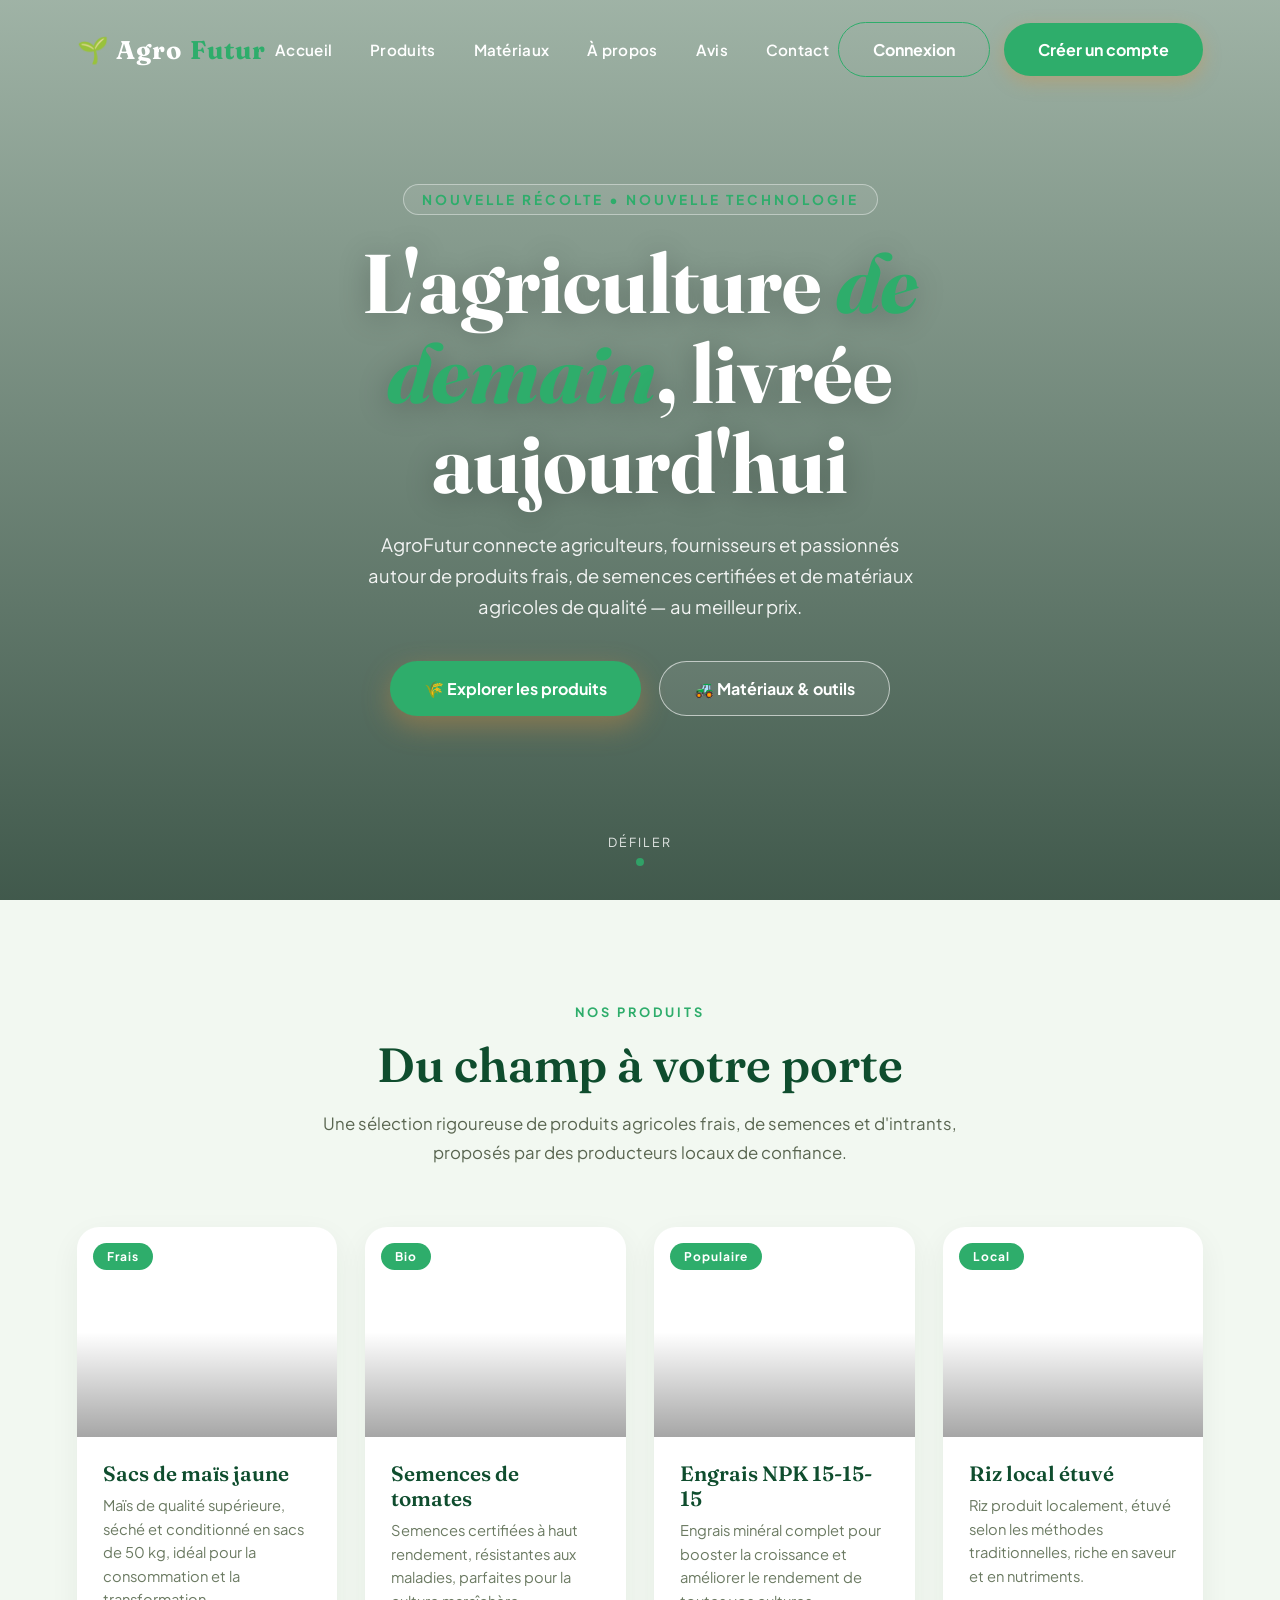
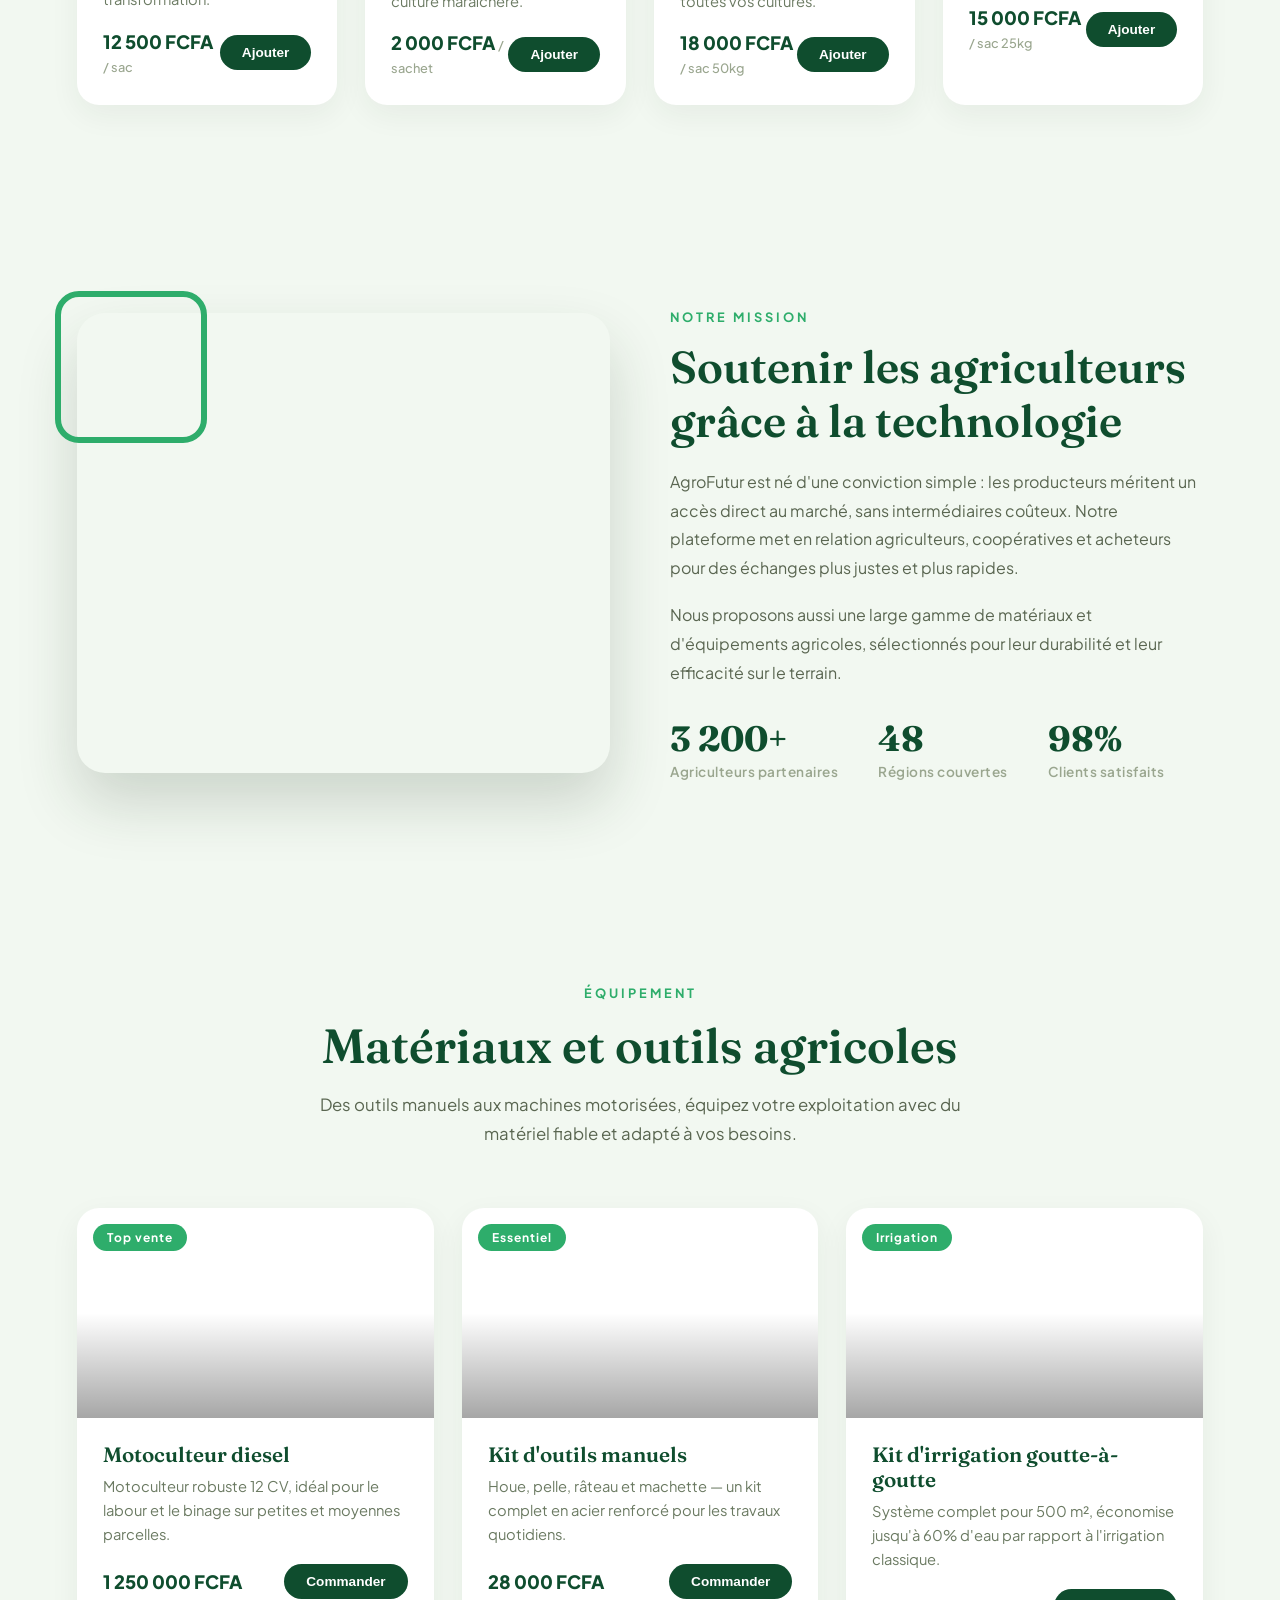
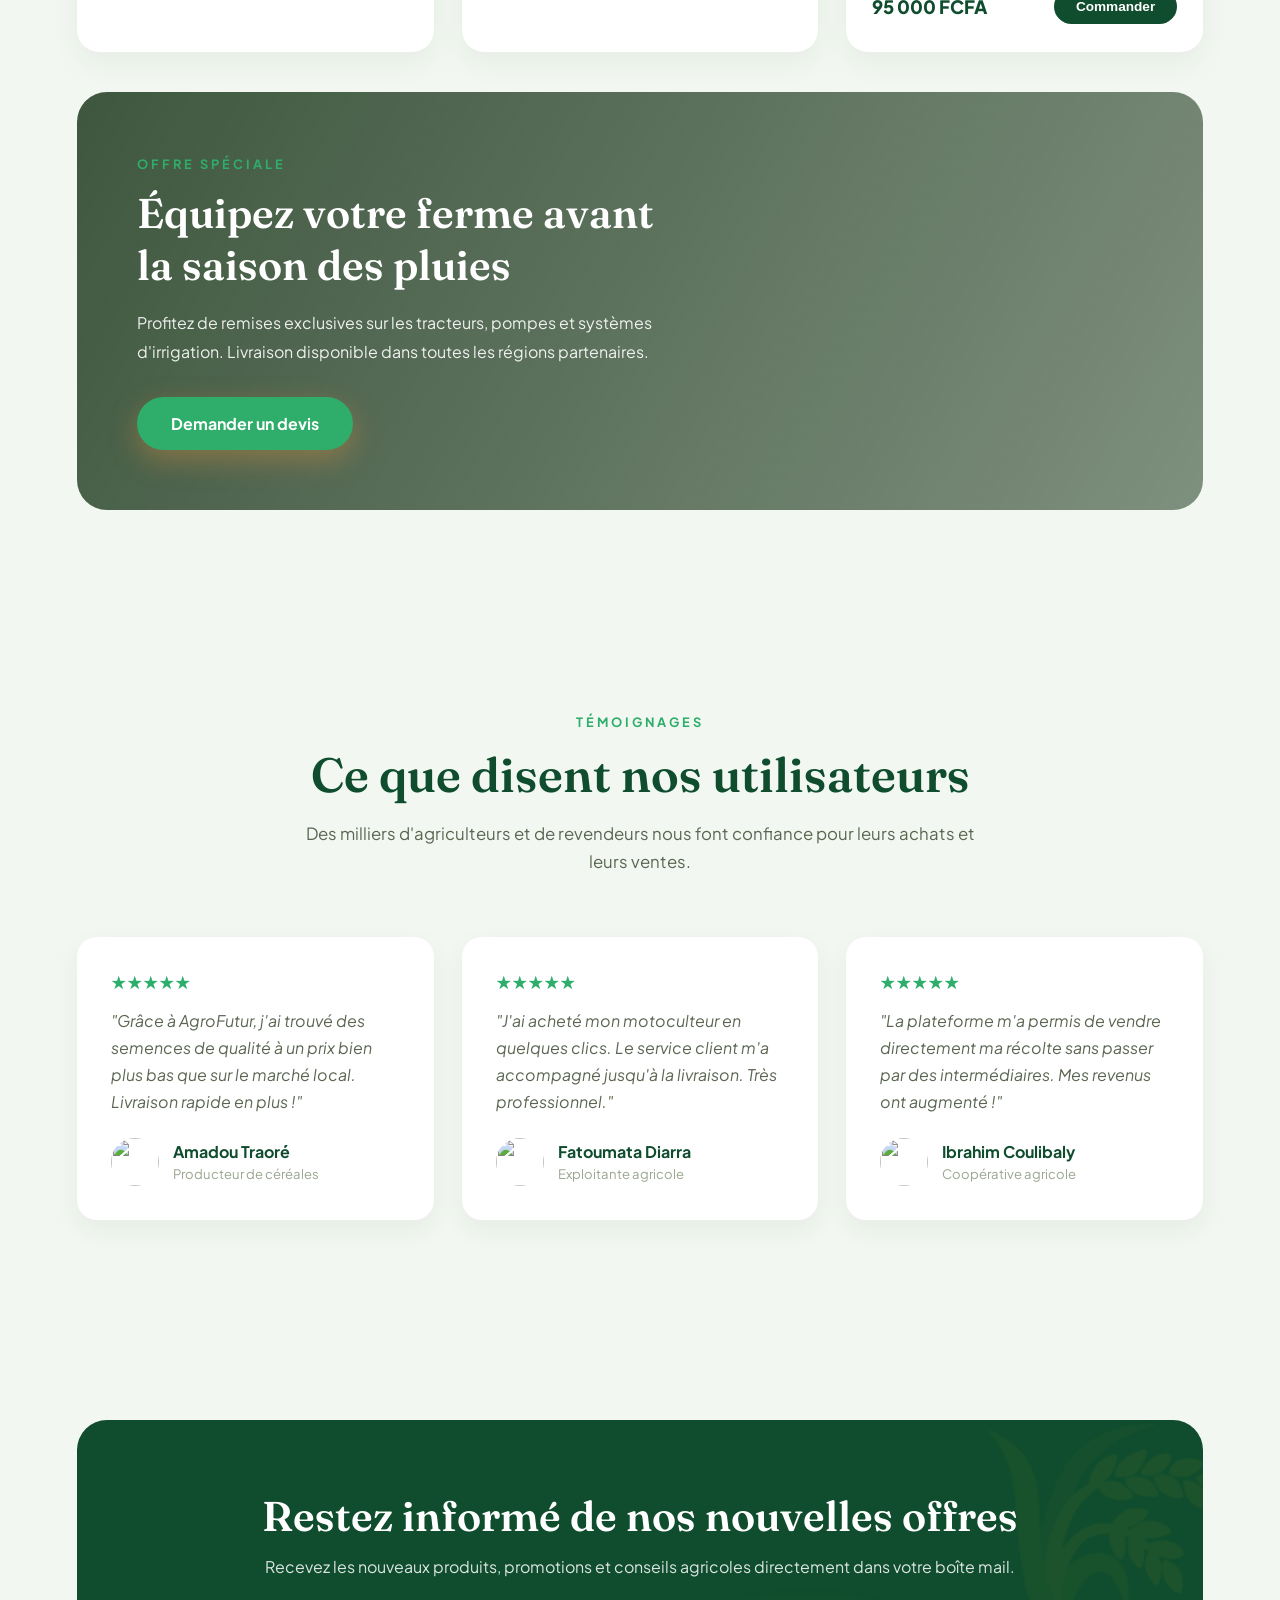
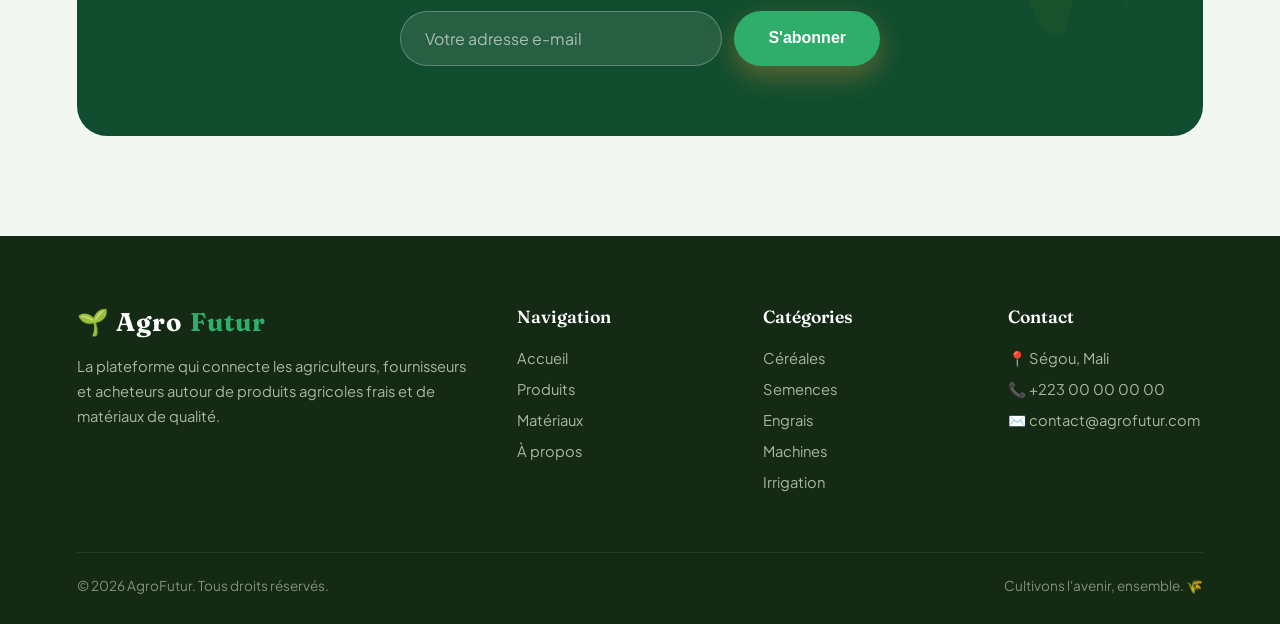
==== index.html @ 6edcf8e7 "Add files via upload" ====
<!DOCTYPE html>
<html lang="fr">
<head>
<meta charset="UTF-8">
<meta name="viewport" content="width=device-width, initial-scale=1.0">
<title>AgroFutur — Produits & Matériaux Agricoles</title>
<link rel="preconnect" href="https://fonts.googleapis.com">
<link href="https://fonts.googleapis.com/css2?family=Fraunces:opsz,wght@9..144,300..900&family=Plus+Jakarta+Sans:wght@400;500;600;700;800&display=swap" rel="stylesheet">
<link rel="stylesheet" href="style.css">
</head>
<body>

<header id="header">
  <div class="logo">🌱 Agro<span>Futur</span></div>
  <nav>
    <ul>
      <li><a href="#accueil">Accueil</a></li>
      <li><a href="#produits">Produits</a></li>
      <li><a href="#materiaux">Matériaux</a></li>
      <li><a href="#apropos">À propos</a></li>
      <li><a href="#avis">Avis</a></li>
      <li><a href="#contact">Contact</a></li>
    </ul>
  </nav>
  <div style="display:flex; gap:14px; align-items:center;">
    <a href="login.html" class="btn nav-cta" style="background:transparent; border:1.5px solid var(--ochre); color:#fff; box-shadow:none;">Connexion</a>
    <a href="signup.html" class="btn nav-cta">Créer un compte</a>
  </div>
</header>

<!-- HERO -->
<section class="hero" id="accueil">
  <div class="hero-bg"></div>
  <div class="hero-content">
    <span class="eyebrow">Nouvelle récolte • Nouvelle technologie</span>
    <h1>L'agriculture <em>de demain</em>, livrée aujourd'hui</h1>
    <p>AgroFutur connecte agriculteurs, fournisseurs et passionnés autour de produits frais, de semences certifiées et de matériaux agricoles de qualité — au meilleur prix.</p>
    <div class="hero-buttons">
      <a href="#produits" class="btn btn-primary">🌾 Explorer les produits</a>
      <a href="#materiaux" class="btn btn-outline">🚜 Matériaux & outils</a>
    </div>
  </div>
  <div class="scroll-cue">
    <span>DÉFILER</span>
    <div class="dot"></div>
  </div>
</section>

<!-- PRODUITS -->
<section id="produits">
  <div class="section-head reveal">
    <span class="tag">Nos produits</span>
    <h2>Du champ à votre porte</h2>
    <p>Une sélection rigoureuse de produits agricoles frais, de semences et d'intrants, proposés par des producteurs locaux de confiance.</p>
  </div>

  <div class="grid">
    <div class="card reveal">
      <div class="card-img" style="background-image:url('https://images.unsplash.com/photo-1574323347407-f5e1ad6d020b?q=80&w=800&auto=format&fit=crop')">
        <span class="card-badge">Frais</span>
      </div>
      <div class="card-body">
        <h3>Sacs de maïs jaune</h3>
        <p>Maïs de qualité supérieure, séché et conditionné en sacs de 50 kg, idéal pour la consommation et la transformation.</p>
        <div class="card-foot">
          <div class="price">12 500 FCFA <span>/ sac</span></div>
          <button class="btn-small">Ajouter</button>
        </div>
      </div>
    </div>

    <div class="card reveal">
      <div class="card-img" style="background-image:url('https://images.unsplash.com/photo-1631889993959-41b4e9c6e3c5?q=80&w=800&auto=format&fit=crop')">
        <span class="card-badge">Bio</span>
      </div>
      <div class="card-body">
        <h3>Semences de tomates</h3>
        <p>Semences certifiées à haut rendement, résistantes aux maladies, parfaites pour la culture maraîchère.</p>
        <div class="card-foot">
          <div class="price">2 000 FCFA <span>/ sachet</span></div>
          <button class="btn-small">Ajouter</button>
        </div>
      </div>
    </div>

    <div class="card reveal">
      <div class="card-img" style="background-image:url('https://images.unsplash.com/photo-1625246333195-78d9c38ad449?q=80&w=800&auto=format&fit=crop')">
        <span class="card-badge">Populaire</span>
      </div>
      <div class="card-body">
        <h3>Engrais NPK 15-15-15</h3>
        <p>Engrais minéral complet pour booster la croissance et améliorer le rendement de toutes vos cultures.</p>
        <div class="card-foot">
          <div class="price">18 000 FCFA <span>/ sac 50kg</span></div>
          <button class="btn-small">Ajouter</button>
        </div>
      </div>
    </div>

    <div class="card reveal">
      <div class="card-img" style="background-image:url('https://images.unsplash.com/photo-1597362925123-77861d3fbac7?q=80&w=800&auto=format&fit=crop')">
        <span class="card-badge">Local</span>
      </div>
      <div class="card-body">
        <h3>Riz local étuvé</h3>
        <p>Riz produit localement, étuvé selon les méthodes traditionnelles, riche en saveur et en nutriments.</p>
        <div class="card-foot">
          <div class="price">15 000 FCFA <span>/ sac 25kg</span></div>
          <button class="btn-small">Ajouter</button>
        </div>
      </div>
    </div>
  </div>
</section>

<!-- A PROPOS / SPLIT -->
<section id="apropos">
  <div class="split">
    <div class="split-img reveal" style="background-image:url('https://images.unsplash.com/photo-1492496913980-501348b61469?q=80&w=1200&auto=format&fit=crop')"></div>
    <div class="split-text reveal">
      <span class="tag">Notre mission</span>
      <h2>Soutenir les agriculteurs grâce à la technologie</h2>
      <p>AgroFutur est né d'une conviction simple : les producteurs méritent un accès direct au marché, sans intermédiaires coûteux. Notre plateforme met en relation agriculteurs, coopératives et acheteurs pour des échanges plus justes et plus rapides.</p>
      <p>Nous proposons aussi une large gamme de matériaux et d'équipements agricoles, sélectionnés pour leur durabilité et leur efficacité sur le terrain.</p>
      <div class="stat-row">
        <div>
          <h3>3 200+</h3>
          <span>Agriculteurs partenaires</span>
        </div>
        <div>
          <h3>48</h3>
          <span>Régions couvertes</span>
        </div>
        <div>
          <h3>98%</h3>
          <span>Clients satisfaits</span>
        </div>
      </div>
    </div>
  </div>
</section>

<!-- MATERIAUX -->
<section id="materiaux">
  <div class="section-head reveal">
    <span class="tag">Équipement</span>
    <h2>Matériaux et outils agricoles</h2>
    <p>Des outils manuels aux machines motorisées, équipez votre exploitation avec du matériel fiable et adapté à vos besoins.</p>
  </div>

  <div class="grid" style="margin-bottom:40px;">
    <div class="card reveal">
      <div class="card-img" style="background-image:url('https://images.unsplash.com/photo-1605000797499-95a51c5269ae?q=80&w=800&auto=format&fit=crop')">
        <span class="card-badge">Top vente</span>
      </div>
      <div class="card-body">
        <h3>Motoculteur diesel</h3>
        <p>Motoculteur robuste 12 CV, idéal pour le labour et le binage sur petites et moyennes parcelles.</p>
        <div class="card-foot">
          <div class="price">1 250 000 FCFA</div>
          <button class="btn-small">Commander</button>
        </div>
      </div>
    </div>

    <div class="card reveal">
      <div class="card-img" style="background-image:url('https://images.unsplash.com/photo-1581093588401-fbb62a02f120?q=80&w=800&auto=format&fit=crop')">
        <span class="card-badge">Essentiel</span>
      </div>
      <div class="card-body">
        <h3>Kit d'outils manuels</h3>
        <p>Houe, pelle, râteau et machette — un kit complet en acier renforcé pour les travaux quotidiens.</p>
        <div class="card-foot">
          <div class="price">28 000 FCFA</div>
          <button class="btn-small">Commander</button>
        </div>
      </div>
    </div>

    <div class="card reveal">
      <div class="card-img" style="background-image:url('https://images.unsplash.com/photo-1591857177580-dc82b9ac4e1e?q=80&w=800&auto=format&fit=crop')">
        <span class="card-badge">Irrigation</span>
      </div>
      <div class="card-body">
        <h3>Kit d'irrigation goutte-à-goutte</h3>
        <p>Système complet pour 500 m², économise jusqu'à 60% d'eau par rapport à l'irrigation classique.</p>
        <div class="card-foot">
          <div class="price">95 000 FCFA</div>
          <button class="btn-small">Commander</button>
        </div>
      </div>
    </div>
  </div>

  <div class="banner reveal">
    <div class="banner-content">
      <span class="tag">Offre spéciale</span>
      <h2>Équipez votre ferme avant la saison des pluies</h2>
      <p>Profitez de remises exclusives sur les tracteurs, pompes et systèmes d'irrigation. Livraison disponible dans toutes les régions partenaires.</p>
      <a href="#contact" class="btn btn-primary">Demander un devis</a>
    </div>
  </div>
</section>

<!-- AVIS -->
<section id="avis">
  <div class="section-head reveal">
    <span class="tag">Témoignages</span>
    <h2>Ce que disent nos utilisateurs</h2>
    <p>Des milliers d'agriculteurs et de revendeurs nous font confiance pour leurs achats et leurs ventes.</p>
  </div>

  <div class="testi-grid">
    <div class="testi reveal">
      <div class="stars">★★★★★</div>
      <p>"Grâce à AgroFutur, j'ai trouvé des semences de qualité à un prix bien plus bas que sur le marché local. Livraison rapide en plus !"</p>
      <div class="testi-user">
        <img src="https://images.unsplash.com/photo-1607746882042-944635dfe10e?q=80&w=200&auto=format&fit=crop" alt="">
        <div>
          <h4>Amadou Traoré</h4>
          <span>Producteur de céréales</span>
        </div>
      </div>
    </div>

    <div class="testi reveal">
      <div class="stars">★★★★★</div>
      <p>"J'ai acheté mon motoculteur en quelques clics. Le service client m'a accompagné jusqu'à la livraison. Très professionnel."</p>
      <div class="testi-user">
        <img src="https://images.unsplash.com/photo-1573497019940-1c28c88b4f3e?q=80&w=200&auto=format&fit=crop" alt="">
        <div>
          <h4>Fatoumata Diarra</h4>
          <span>Exploitante agricole</span>
        </div>
      </div>
    </div>

    <div class="testi reveal">
      <div class="stars">★★★★★</div>
      <p>"La plateforme m'a permis de vendre directement ma récolte sans passer par des intermédiaires. Mes revenus ont augmenté !"</p>
      <div class="testi-user">
        <img src="https://images.unsplash.com/photo-1500648767791-00dcc994a43e?q=80&w=200&auto=format&fit=crop" alt="">
        <div>
          <h4>Ibrahim Coulibaly</h4>
          <span>Coopérative agricole</span>
        </div>
      </div>
    </div>
  </div>
</section>

<!-- NEWSLETTER / CONTACT -->
<section id="contact">
  <div class="newsletter reveal">
    <h2>Restez informé de nos nouvelles offres</h2>
    <p>Recevez les nouveaux produits, promotions et conseils agricoles directement dans votre boîte mail.</p>
    <form class="news-form" onsubmit="event.preventDefault(); alert('Merci pour votre inscription !');">
      <input type="email" placeholder="Votre adresse e-mail" required>
      <button type="submit" class="btn btn-primary">S'abonner</button>
    </form>
  </div>
</section>

<!-- FOOTER -->
<footer>
  <div class="footer-grid">
    <div>
      <div class="logo">🌱 Agro<span style="color:var(--ochre)">Futur</span></div>
      <p>La plateforme qui connecte les agriculteurs, fournisseurs et acheteurs autour de produits agricoles frais et de matériaux de qualité.</p>
    </div>
    <div>
      <h4>Navigation</h4>
      <ul>
        <li><a href="#accueil">Accueil</a></li>
        <li><a href="#produits">Produits</a></li>
        <li><a href="#materiaux">Matériaux</a></li>
        <li><a href="#apropos">À propos</a></li>
      </ul>
    </div>
    <div>
      <h4>Catégories</h4>
      <ul>
        <li><a href="#">Céréales</a></li>
        <li><a href="#">Semences</a></li>
        <li><a href="#">Engrais</a></li>
        <li><a href="#">Machines</a></li>
        <li><a href="#">Irrigation</a></li>
      </ul>
    </div>
    <div>
      <h4>Contact</h4>
      <ul>
        <li><a href="#">📍 Ségou, Mali</a></li>
        <li><a href="tel:+22300000000">📞 +223 00 00 00 00</a></li>
        <li><a href="mailto:contact@agrofutur.com">✉️ contact@agrofutur.com</a></li>
      </ul>
    </div>
  </div>
  <div class="footer-bottom">
    <span>© 2026 AgroFutur. Tous droits réservés.</span>
    <span>Cultivons l'avenir, ensemble. 🌾</span>
  </div>
</footer>

<script src="script.js"></script>

</body>
</html>
---- style.css ----
:root{
    --green-deep:#0F4D2E;
    --green-sage:#3BA776;
    --cream:#F2F8F1;
    --ochre:#2EAD6B;
    --ink:#1B2B22;
    --line: rgba(15,77,46,0.12);
  }

  *{margin:0;padding:0;box-sizing:border-box;}

  html{scroll-behavior:smooth;}

  body{
    font-family:'Plus Jakarta Sans', sans-serif;
    color:var(--ink);
    background:var(--cream);
    overflow-x:hidden;
  }

  h1,h2,h3,.logo{
    font-family:'Fraunces', serif;
  }

  /* ===== NAVBAR ===== */
  header{
    position:fixed;
    top:0;left:0;right:0;
    z-index:1000;
    display:flex;
    align-items:center;
    justify-content:space-between;
    padding:22px 6%;
    transition:all .4s ease;
    background:transparent;
  }
  header.scrolled{
    background:rgba(247,243,233,0.9);
    backdrop-filter:blur(10px);
    box-shadow:0 4px 24px rgba(0,0,0,0.06);
    padding:14px 6%;
  }
  .logo{
    font-size:1.6rem;
    font-weight:700;
    color:#fff;
    letter-spacing:1px;
    transition:color .4s ease;
    display:flex;
    align-items:center;
    gap:8px;
  }
  header.scrolled .logo{color:var(--green-deep);}
  .logo span{color:var(--ochre);}

  nav ul{
    display:flex;
    gap:38px;
    list-style:none;
  }
  nav a{
    color:#fff;
    text-decoration:none;
    font-weight:600;
    font-size:.95rem;
    letter-spacing:.3px;
    position:relative;
    transition:color .4s ease;
    padding-bottom:6px;
  }
  header.scrolled nav a{color:var(--ink);}
  nav a::after{
    content:'';
    position:absolute;
    left:0;bottom:0;
    width:0%;height:2px;
    background:var(--ochre);
    transition:width .3s ease;
  }
  nav a:hover::after{width:100%;}

  .nav-cta{
    background:var(--ochre);
    color:#fff !important;
    padding:10px 24px;
    border-radius:50px;
    font-weight:700;
    border:none;
    box-shadow:0 6px 18px rgba(217,142,61,0.35);
    transition:transform .3s ease, box-shadow .3s ease;
  }
  .nav-cta::after{display:none;}
  .nav-cta:hover{
    transform:translateY(-3px);
    box-shadow:0 10px 24px rgba(217,142,61,0.5);
  }

  /* ===== HERO ===== */
  .hero{
    position:relative;
    height:100vh;
    min-height:640px;
    display:flex;
    align-items:center;
    justify-content:center;
    text-align:center;
    overflow:hidden;
  }
  .hero-bg{
    position:absolute;
    inset:0;
    background:
      linear-gradient(180deg, rgba(15,60,35,0.35) 0%, rgba(10,40,25,0.78) 100%),
      url('https://images.unsplash.com/photo-1574943320219-553eb213f72d?q=80&w=2000&auto=format&fit=crop')
      center/cover no-repeat;
    transform:scale(1.08);
    animation:heroZoom 18s ease-in-out infinite alternate;
  }
  @keyframes heroZoom{
    from{transform:scale(1.08);}
    to{transform:scale(1.18);}
  }

  .hero-content{
    position:relative;
    z-index:2;
    color:#fff;
    max-width:780px;
    padding:0 24px;
    animation:fadeUp 1.2s ease both;
  }
  @keyframes fadeUp{
    from{opacity:0; transform:translateY(40px);}
    to{opacity:1; transform:translateY(0);}
  }

  .eyebrow{
    display:inline-block;
    font-size:.85rem;
    font-weight:700;
    letter-spacing:3px;
    text-transform:uppercase;
    color:var(--ochre);
    border:1px solid rgba(255,255,255,.4);
    padding:6px 18px;
    border-radius:50px;
    margin-bottom:24px;
    background:rgba(255,255,255,0.08);
  }

  .hero h1{
    font-size:clamp(2.6rem, 7vw, 5.2rem);
    font-weight:700;
    line-height:1.08;
    margin-bottom:20px;
    text-shadow:0 4px 30px rgba(0,0,0,0.25);
  }
  .hero h1 em{
    font-style:italic;
    color:var(--ochre);
  }

  .hero p{
    font-size:1.15rem;
    opacity:.92;
    max-width:560px;
    margin:0 auto 38px;
    line-height:1.7;
  }

  .hero-buttons{
    display:flex;
    gap:18px;
    justify-content:center;
    flex-wrap:wrap;
  }

  /* Buttons */
  .btn{
    display:inline-flex;
    align-items:center;
    gap:10px;
    padding:16px 34px;
    border-radius:50px;
    font-weight:700;
    font-size:1rem;
    text-decoration:none;
    cursor:pointer;
    border:none;
    transition:all .35s cubic-bezier(.4,0,.2,1);
    position:relative;
    overflow:hidden;
  }
  .btn-primary{
    background:var(--ochre);
    color:#fff;
    box-shadow:0 10px 28px rgba(217,142,61,0.4);
  }
  .btn-primary:hover{
    transform:translateY(-4px) scale(1.03);
    box-shadow:0 16px 36px rgba(217,142,61,0.55);
  }
  .btn-primary::before{
    content:'';
    position:absolute;
    top:0;left:-100%;
    width:100%;height:100%;
    background:linear-gradient(120deg, transparent, rgba(255,255,255,0.35), transparent);
    transition:left .6s ease;
  }
  .btn-primary:hover::before{left:100%;}

  .btn-outline{
    background:rgba(255,255,255,0.08);
    color:#fff;
    border:1.5px solid rgba(255,255,255,0.6);
    backdrop-filter:blur(4px);
  }
  .btn-outline:hover{
    background:#fff;
    color:var(--green-deep);
    transform:translateY(-4px) scale(1.03);
    border-color:#fff;
  }

  .btn-dark{
    background:var(--green-deep);
    color:#fff;
    box-shadow:0 10px 24px rgba(31,58,31,0.3);
  }
  .btn-dark:hover{
    background:#162c16;
    transform:translateY(-4px) scale(1.03);
  }

  .scroll-cue{
    position:absolute;
    bottom:34px; left:50%;
    transform:translateX(-50%);
    color:#fff; z-index:2;
    display:flex; flex-direction:column; align-items:center;
    gap:8px; font-size:.78rem; letter-spacing:2px;
    opacity:.85;
  }
  .scroll-cue .dot{
    width:8px;height:8px;border-radius:50%;
    background:var(--ochre);
    animation:bounce 1.6s ease-in-out infinite;
  }
  @keyframes bounce{
    0%,100%{transform:translateY(0); opacity:1;}
    50%{transform:translateY(14px); opacity:.4;}
  }

  /* ===== SECTION GENERAL ===== */
  section{
    padding:100px 6%;
  }
  .section-head{
    text-align:center;
    max-width:680px;
    margin:0 auto 60px;
  }
  .section-head .tag{
    color:var(--ochre);
    font-weight:700;
    letter-spacing:3px;
    font-size:.8rem;
    text-transform:uppercase;
  }
  .section-head h2{
    font-size:clamp(2rem, 4vw, 3rem);
    color:var(--green-deep);
    margin:14px 0 16px;
    font-weight:600;
  }
  .section-head p{
    color:#5a6651;
    line-height:1.7;
    font-size:1.05rem;
  }

  /* reveal on scroll */
  .reveal{
    opacity:0;
    transform:translateY(50px);
    transition:opacity .8s ease, transform .8s ease;
  }
  .reveal.visible{
    opacity:1;
    transform:translateY(0);
  }

  /* ===== CATEGORIES / PRODUCTS ===== */
  .grid{
    display:grid;
    grid-template-columns:repeat(auto-fit, minmax(260px,1fr));
    gap:28px;
  }
  .card{
    background:#fff;
    border-radius:22px;
    overflow:hidden;
    box-shadow:0 10px 30px rgba(31,58,31,0.06);
    transition:transform .4s ease, box-shadow .4s ease;
    position:relative;
  }
  .card:hover{
    transform:translateY(-10px);
    box-shadow:0 24px 50px rgba(31,58,31,0.15);
  }
  .card-img{
    height:210px;
    background-size:cover;
    background-position:center;
    position:relative;
    transition:transform .6s ease;
  }
  .card:hover .card-img{transform:scale(1.07);}
  .card-img::after{
    content:'';
    position:absolute; inset:0;
    background:linear-gradient(180deg, transparent 50%, rgba(0,0,0,0.35) 100%);
  }
  .card-badge{
    position:absolute; top:16px; left:16px; z-index:2;
    background:var(--ochre); color:#fff;
    font-size:.75rem; font-weight:700;
    padding:6px 14px; border-radius:50px;
    letter-spacing:1px;
  }
  .card-body{padding:24px 26px 28px;}
  .card-body h3{
    font-size:1.3rem; color:var(--green-deep); margin-bottom:8px; font-weight:600;
  }
  .card-body p{
    color:#6b7a62; font-size:.92rem; line-height:1.6; margin-bottom:18px;
  }
  .card-foot{
    display:flex; align-items:center; justify-content:space-between;
  }
  .price{
    font-weight:800; color:var(--green-deep); font-size:1.15rem;
  }
  .price span{
    font-size:.8rem; color:#9aa68f; font-weight:500;
  }
  .btn-small{
    padding:10px 22px; font-size:.85rem; border-radius:50px;
    background:var(--green-deep); color:#fff; font-weight:700; border:none;
    cursor:pointer; transition:all .3s ease;
  }
  .btn-small:hover{
    background:var(--ochre);
    transform:scale(1.05);
  }

  /* ===== ABOUT / SPLIT ===== */
  .split{
    display:grid;
    grid-template-columns:1fr 1fr;
    gap:60px;
    align-items:center;
  }
  .split-img{
    border-radius:28px;
    height:460px;
    background-size:cover;
    background-position:center;
    box-shadow:0 30px 60px rgba(31,58,31,0.18);
    position:relative;
  }
  .split-img::before{
    content:'';
    position:absolute;
    top:-22px; left:-22px;
    width:140px; height:140px;
    border:6px solid var(--ochre);
    border-radius:24px;
    z-index:-1;
  }
  .split-text .tag{
    color:var(--ochre); font-weight:700; letter-spacing:3px; font-size:.8rem; text-transform:uppercase;
  }
  .split-text h2{
    font-size:clamp(1.8rem,3.5vw,2.8rem);
    color:var(--green-deep); margin:14px 0 20px; font-weight:600; line-height:1.2;
  }
  .split-text p{
    color:#5a6651; line-height:1.8; margin-bottom:18px;
  }
  .stat-row{
    display:flex; gap:40px; margin-top:30px;
  }
  .stat-row div h3{
    font-size:2.2rem; color:var(--green-deep); font-weight:700;
  }
  .stat-row div span{
    font-size:.85rem; color:#9aa68f; font-weight:600; letter-spacing:.5px;
  }

  /* ===== MATERIALS BANNER ===== */
  .banner{
    position:relative;
    border-radius:30px;
    overflow:hidden;
    min-height:380px;
    display:flex; align-items:center;
    background:
      linear-gradient(120deg, rgba(31,58,31,0.85), rgba(31,58,31,0.55)),
      url('https://images.unsplash.com/photo-1530507629858-e4977d30e260?q=80&w=2000&auto=format&fit=crop')
      center/cover;
    padding:60px;
  }
  .banner-content{
    color:#fff; max-width:520px;
  }
  .banner-content .tag{color:var(--ochre); font-weight:700; letter-spacing:3px; font-size:.8rem; text-transform:uppercase;}
  .banner-content h2{font-size:clamp(1.8rem,3.5vw,2.6rem); margin:14px 0 18px; font-weight:600;}
  .banner-content p{line-height:1.8; margin-bottom:30px; opacity:.9;}

  /* ===== TESTIMONIALS ===== */
  .testi-grid{
    display:grid;
    grid-template-columns:repeat(auto-fit,minmax(280px,1fr));
    gap:28px;
  }
  .testi{
    background:#fff;
    border-radius:20px;
    padding:34px;
    box-shadow:0 10px 26px rgba(31,58,31,0.06);
    transition:transform .4s ease;
  }
  .testi:hover{transform:translateY(-8px);}
  .testi .stars{color:var(--ochre); margin-bottom:14px; font-size:1.1rem;}
  .testi p{color:#5a6651; line-height:1.7; margin-bottom:22px; font-style:italic;}
  .testi-user{display:flex; align-items:center; gap:14px;}
  .testi-user img{
    width:48px;height:48px;border-radius:50%;object-fit:cover;
  }
  .testi-user h4{color:var(--green-deep); font-size:1rem;}
  .testi-user span{color:#9aa68f; font-size:.82rem;}

  /* ===== NEWSLETTER ===== */
  .newsletter{
    background:var(--green-deep);
    border-radius:30px;
    padding:70px 6%;
    text-align:center;
    color:#fff;
    position:relative;
    overflow:hidden;
  }
  .newsletter::before{
    content:'🌾';
    position:absolute;
    font-size:14rem;
    opacity:.06;
    right:-30px; top:-50px;
    transform:rotate(15deg);
  }
  .newsletter h2{font-size:clamp(1.8rem,3.5vw,2.6rem); margin-bottom:14px; font-weight:600;}
  .newsletter p{opacity:.85; margin-bottom:34px;}
  .news-form{
    display:flex; max-width:480px; margin:0 auto; gap:12px; flex-wrap:wrap; justify-content:center;
  }
  .news-form input{
    flex:1; min-width:220px;
    padding:16px 24px; border-radius:50px; border:none;
    font-size:1rem; font-family:inherit;
    background:rgba(255,255,255,0.1); color:#fff;
    border:1px solid rgba(255,255,255,0.25);
  }
  .news-form input::placeholder{color:rgba(255,255,255,0.6);}
  .news-form input:focus{outline:2px solid var(--ochre);}

  /* ===== FOOTER ===== */
  footer{
    background:#142a14;
    color:#cfd9c9;
    padding:70px 6% 30px;
  }
  .footer-grid{
    display:grid;
    grid-template-columns:2fr 1fr 1fr 1fr;
    gap:50px;
    margin-bottom:50px;
  }
  .footer-grid h4{
    color:#fff; margin-bottom:20px; font-size:1.1rem; font-family:'Fraunces',serif; font-weight:600;
  }
  .footer-grid .logo{color:#fff; margin-bottom:16px;}
  .footer-grid p{line-height:1.7; font-size:.92rem; color:#a9b8a0;}
  .footer-grid ul{list-style:none;}
  .footer-grid ul li{margin-bottom:10px;}
  .footer-grid ul a{
    color:#a9b8a0; text-decoration:none; font-size:.92rem; transition:color .3s ease;
  }
  .footer-grid ul a:hover{color:var(--ochre);}
  .footer-bottom{
    border-top:1px solid rgba(255,255,255,0.08);
    padding-top:24px;
    display:flex; justify-content:space-between; flex-wrap:wrap; gap:10px;
    font-size:.85rem; color:#7f9376;
  }

  /* responsive */
  @media (max-width:900px){
    nav ul{display:none;}
    .split{grid-template-columns:1fr;}
    .split-img{height:320px;}
    .footer-grid{grid-template-columns:1fr 1fr;}
  }
  @media (max-width:560px){
    .footer-grid{grid-template-columns:1fr;}
    .hero-buttons{flex-direction:column; align-items:center;}
  }

  @media (prefers-reduced-motion: reduce){
    *{animation:none !important; transition:none !important;}
  }
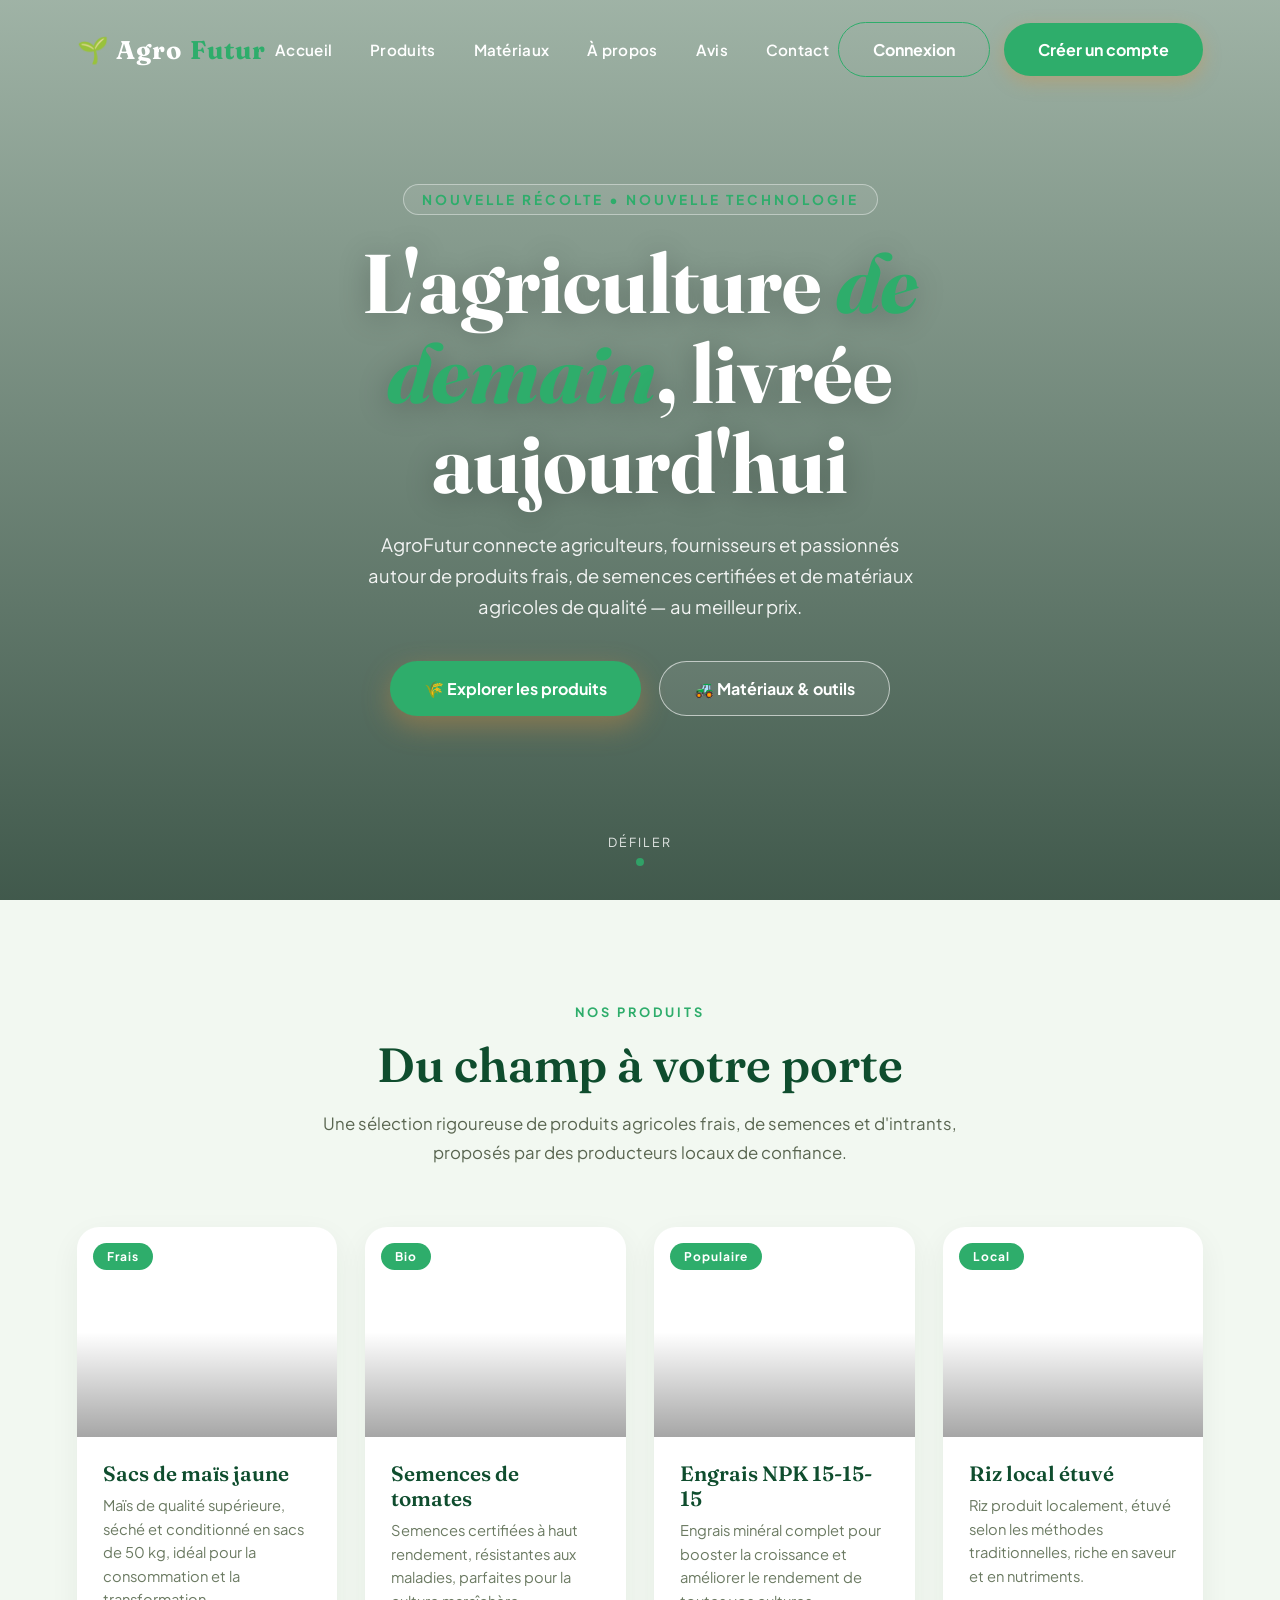
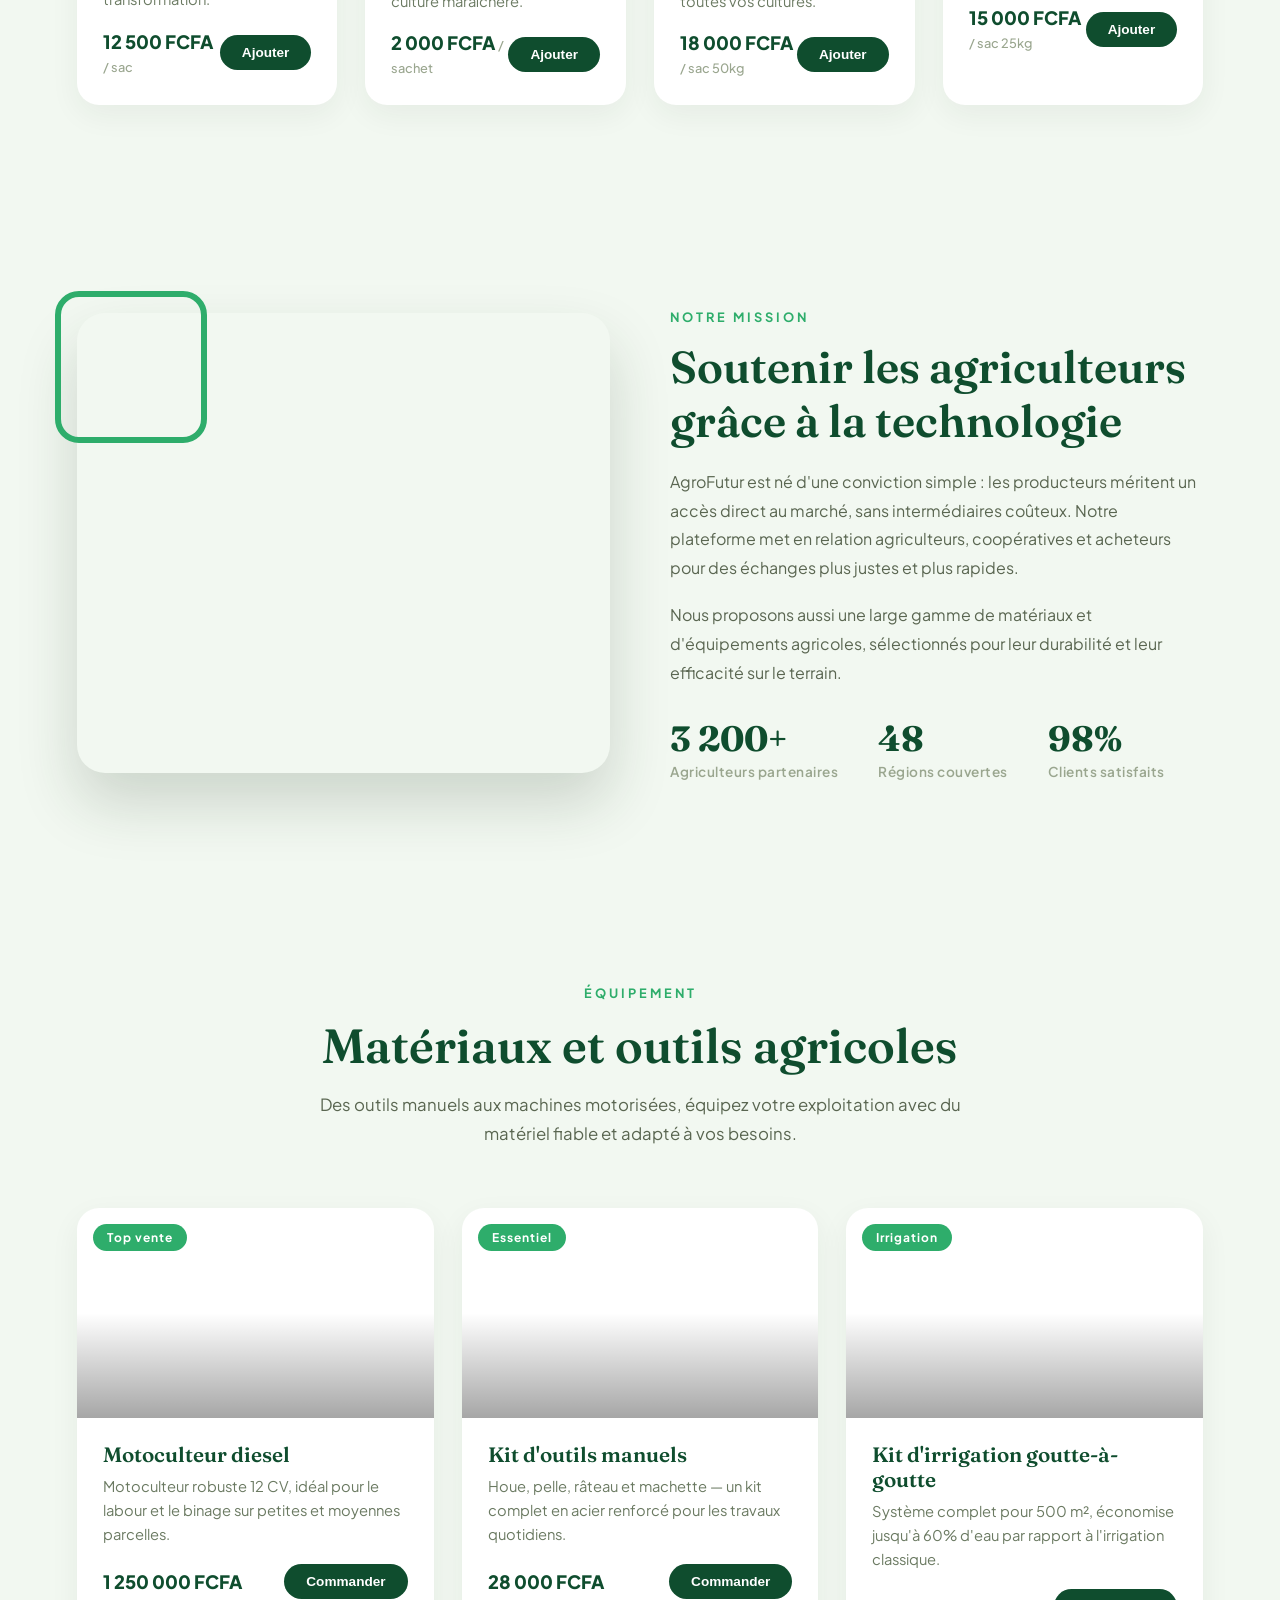
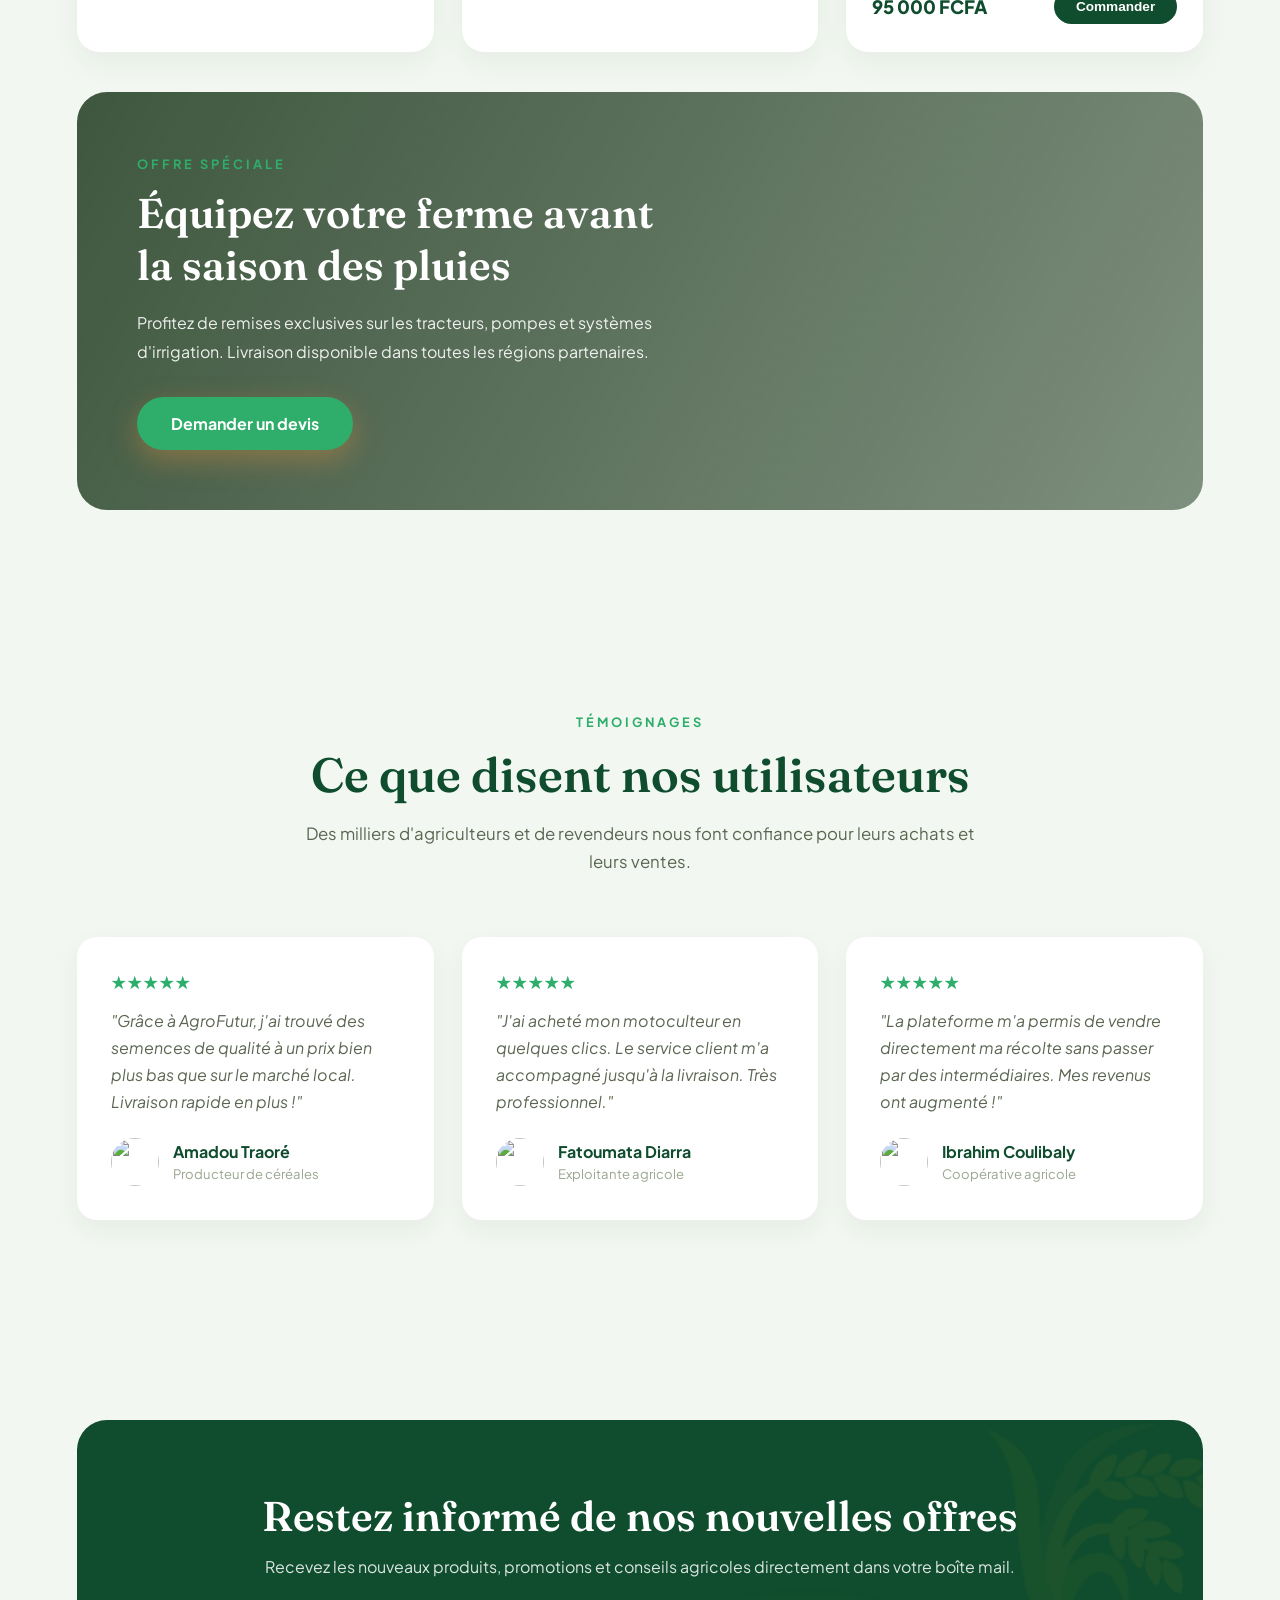
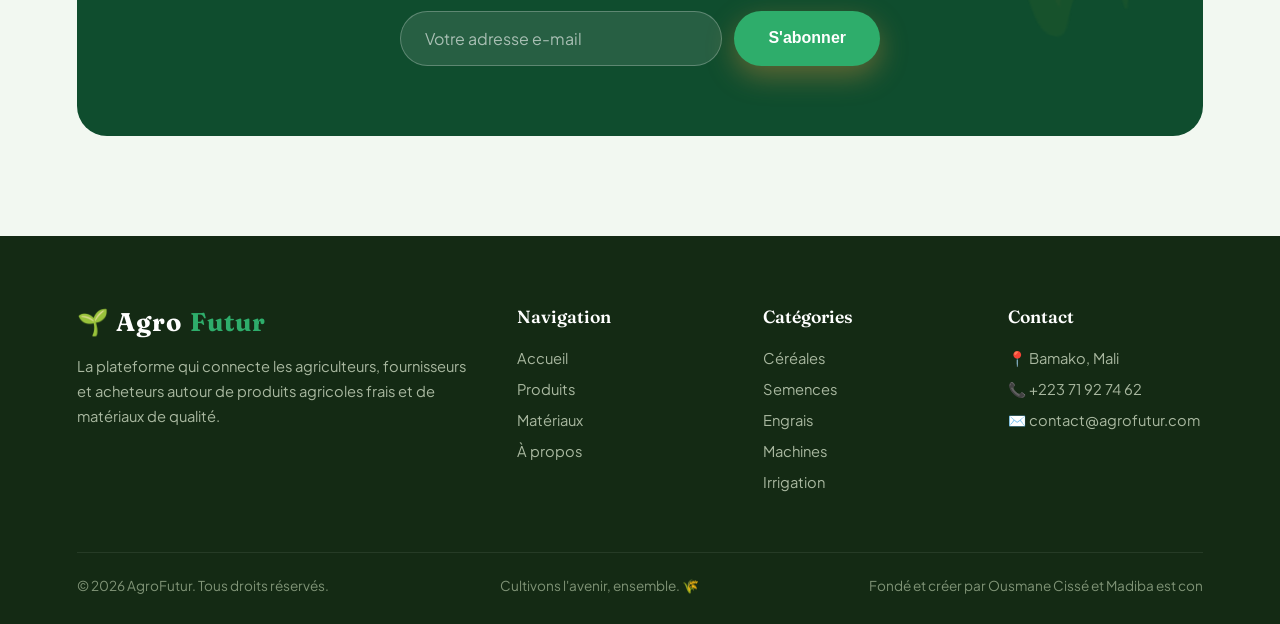
==== commit 4e60630d: "Mise à jour O" ====
--- a/index.html
+++ b/index.html
@@ -290,8 +290,8 @@
     <div>
       <h4>Contact</h4>
       <ul>
-        <li><a href="#">📍 Ségou, Mali</a></li>
-        <li><a href="tel:+22300000000">📞 +223 00 00 00 00</a></li>
+        <li><a href="#">📍 Bamako, Mali</a></li>
+        <li><a href="tel:+22300000000">📞 +223 71 92 74 62</a></li>
         <li><a href="mailto:contact@agrofutur.com">✉️ contact@agrofutur.com</a></li>
       </ul>
     </div>
@@ -299,6 +299,7 @@
   <div class="footer-bottom">
     <span>© 2026 AgroFutur. Tous droits réservés.</span>
     <span>Cultivons l'avenir, ensemble. 🌾</span>
+    <span>Fondé et créer par Ousmane Cissé et Madiba est con</span>
   </div>
 </footer>
 
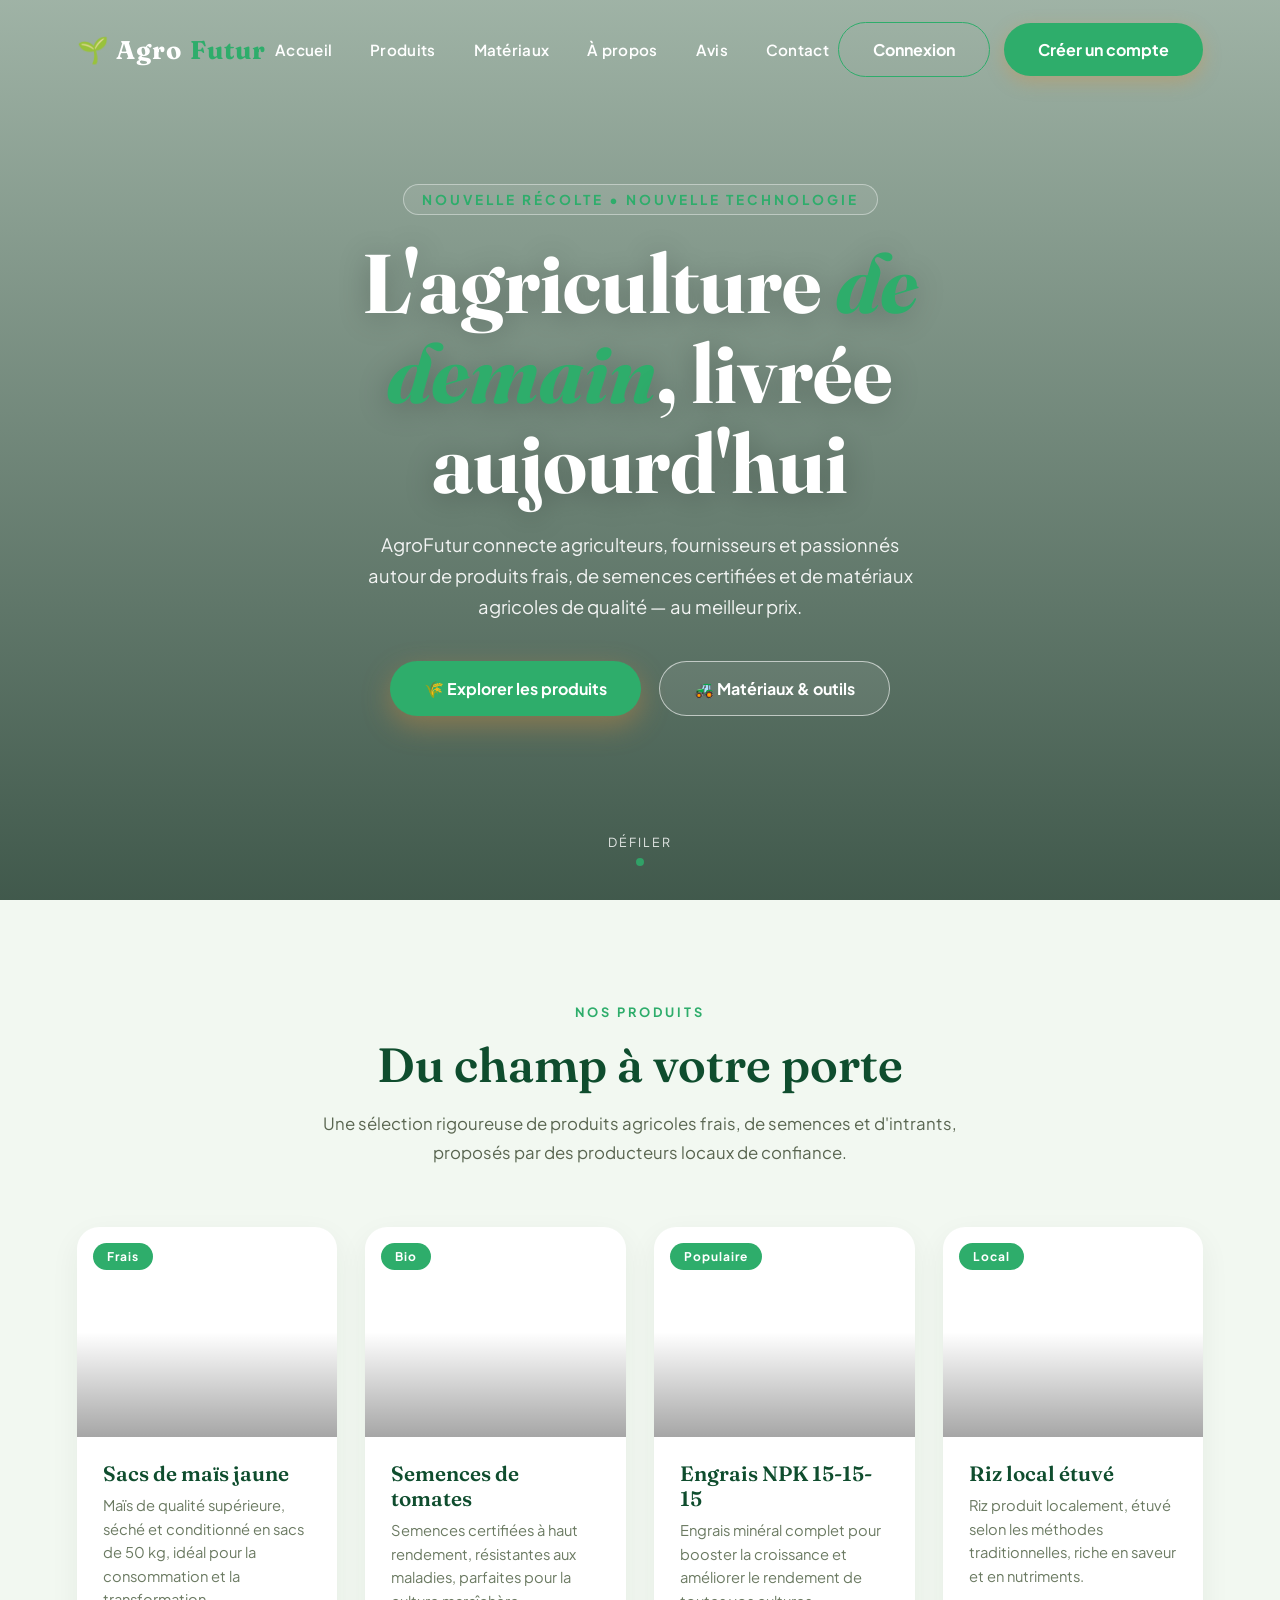
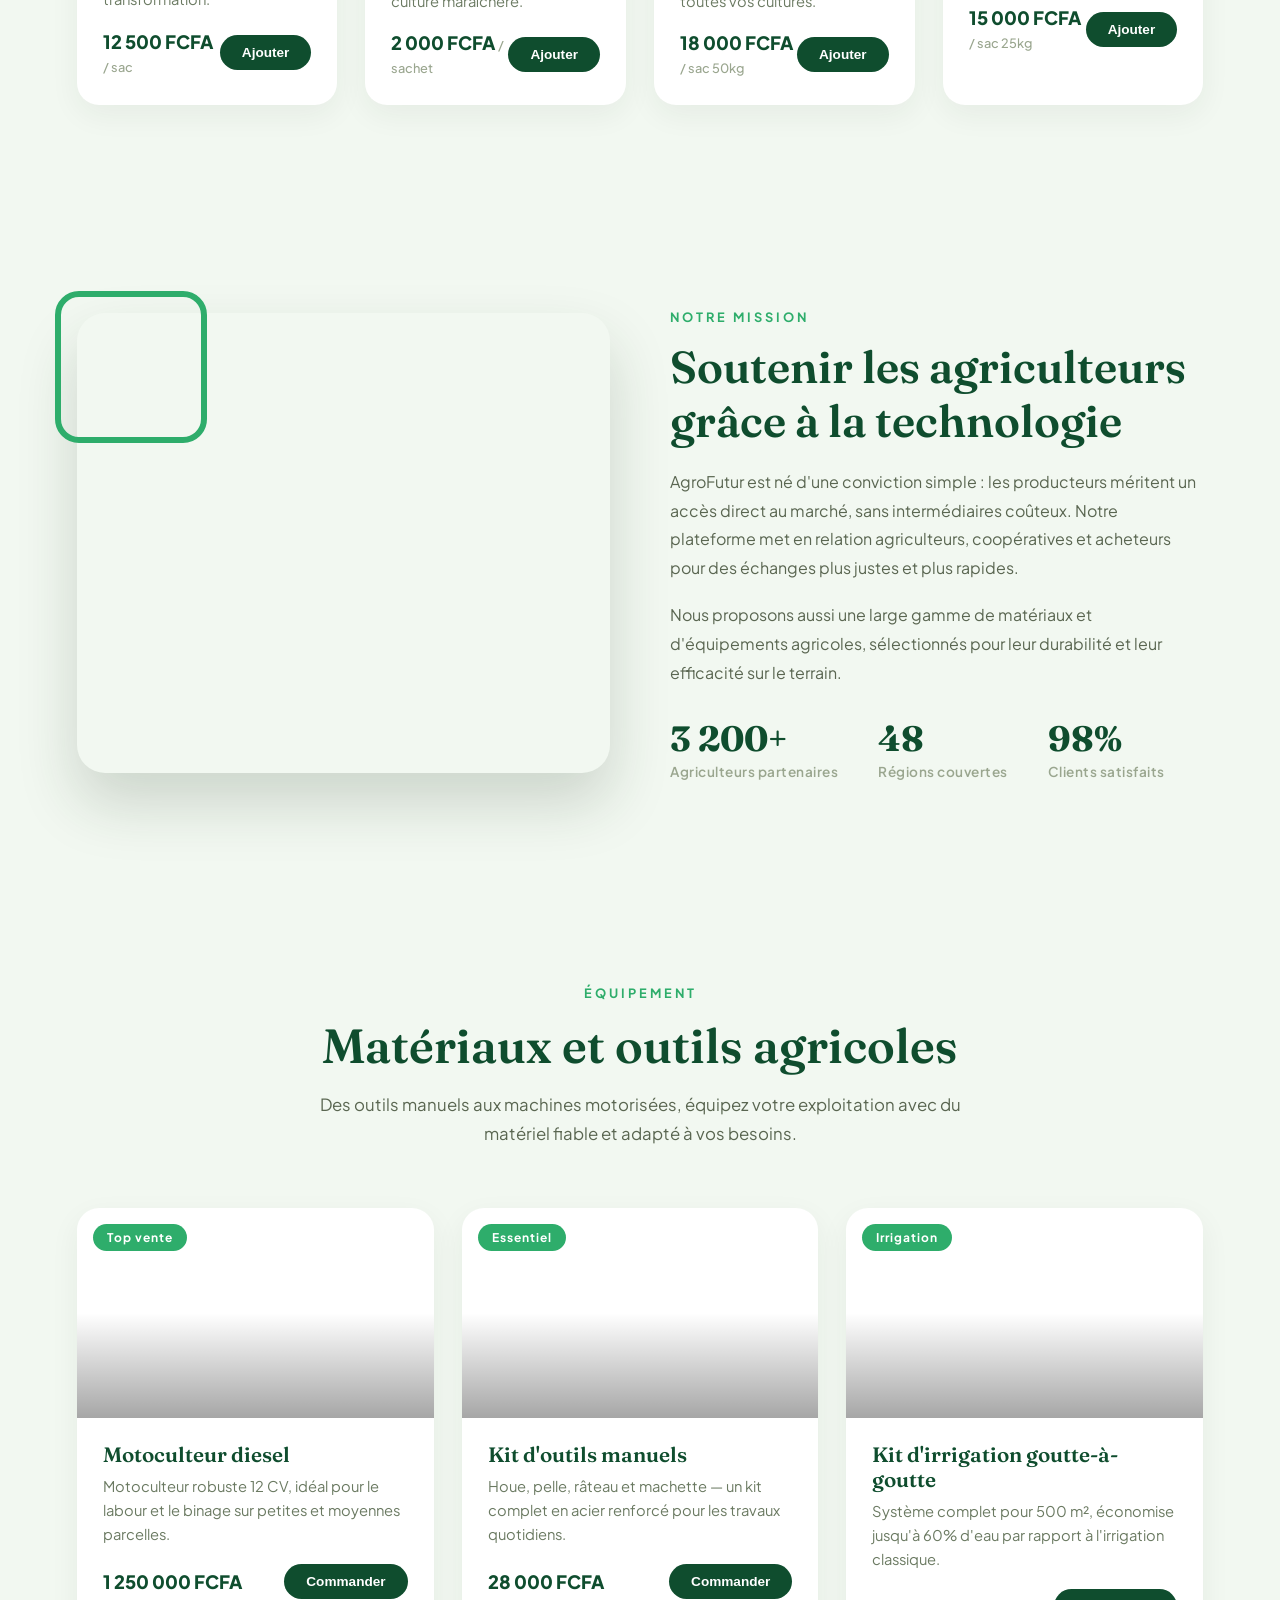
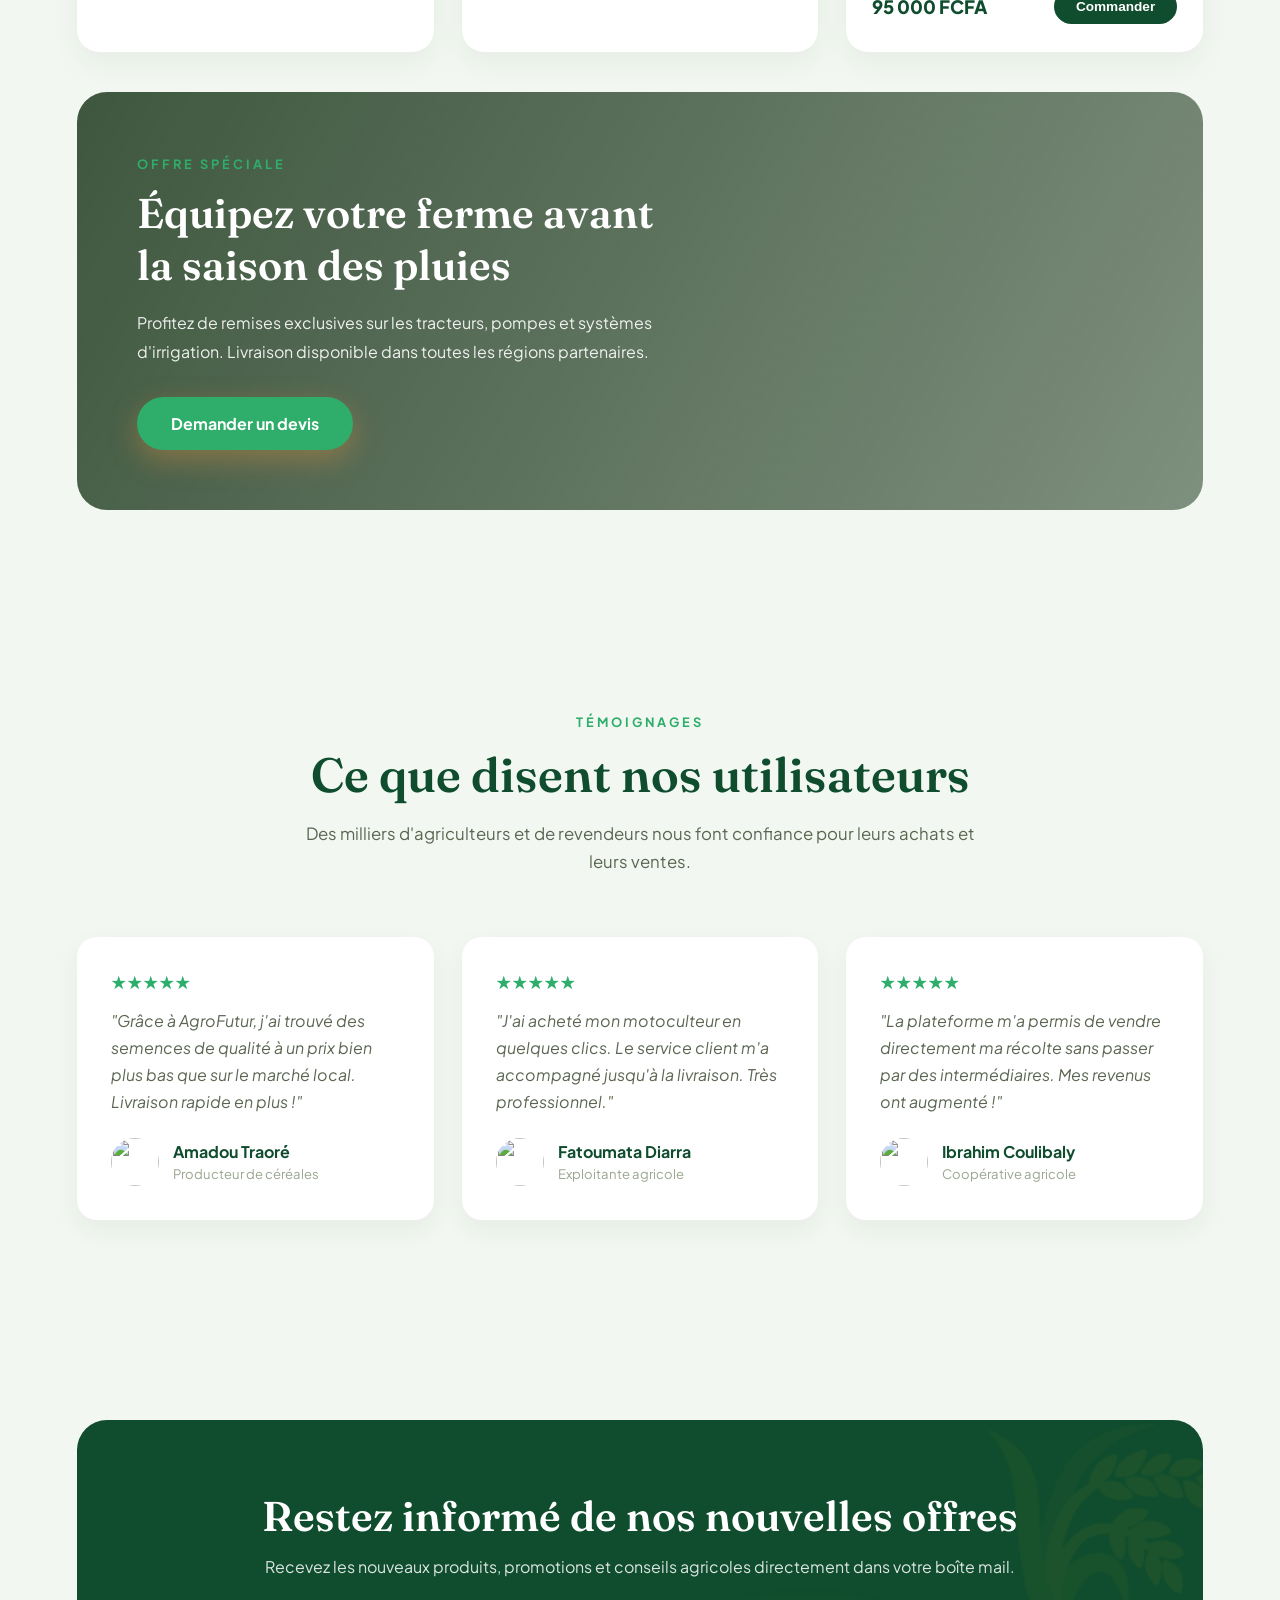
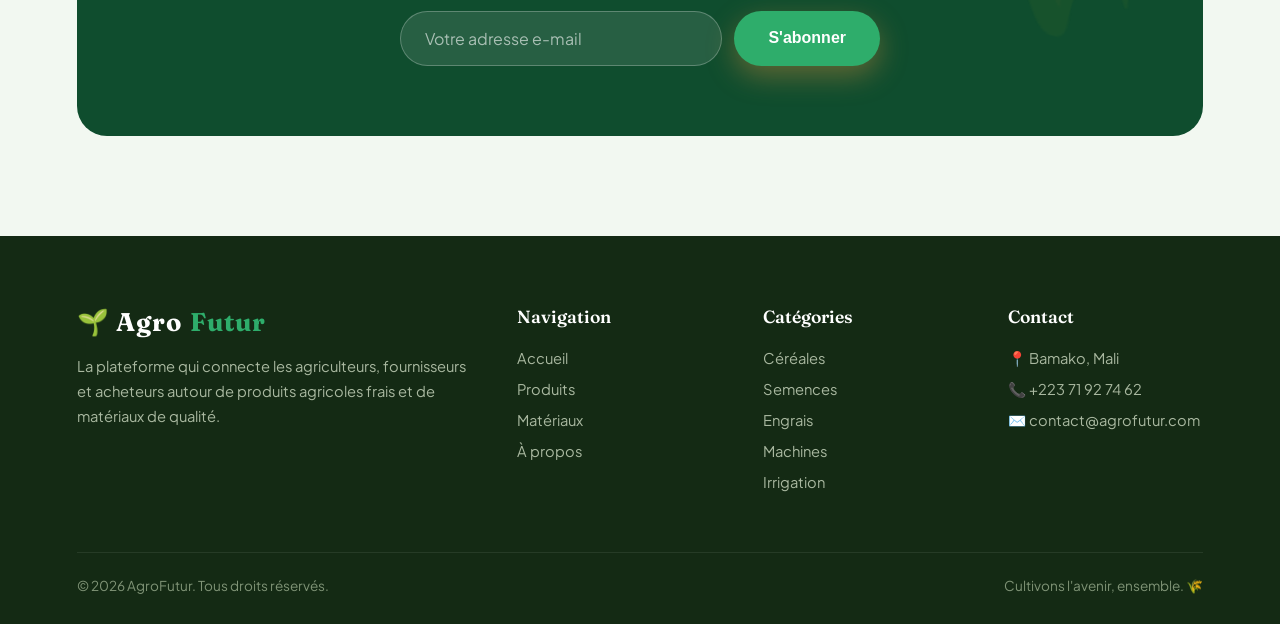
==== commit be9e1eff: "Update index.html text corrige" ====
--- a/index.html
+++ b/index.html
@@ -299,11 +299,10 @@
   <div class="footer-bottom">
     <span>© 2026 AgroFutur. Tous droits réservés.</span>
     <span>Cultivons l'avenir, ensemble. 🌾</span>
-    <span>Fondé et créer par Ousmane Cissé et Madiba est con</span>
   </div>
 </footer>
 
 <script src="script.js"></script>
 
 </body>
-</html>+</html>
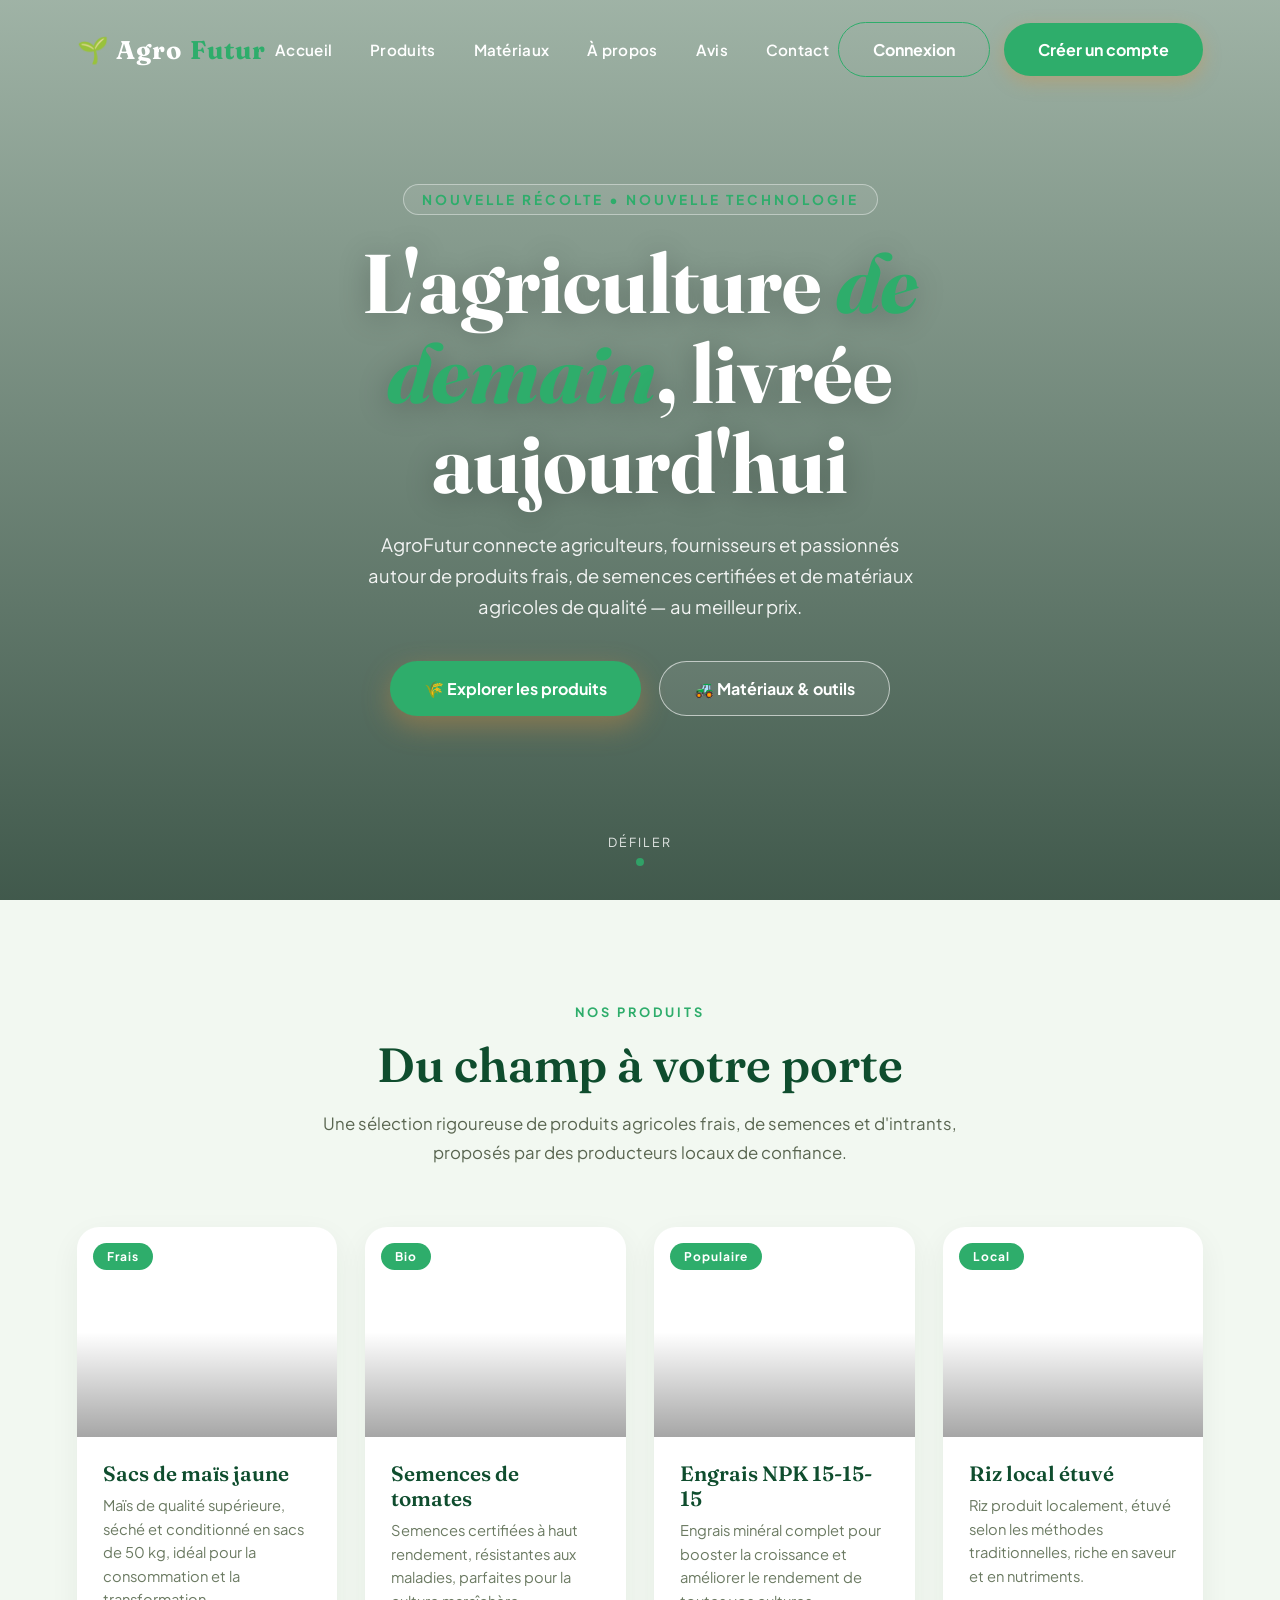
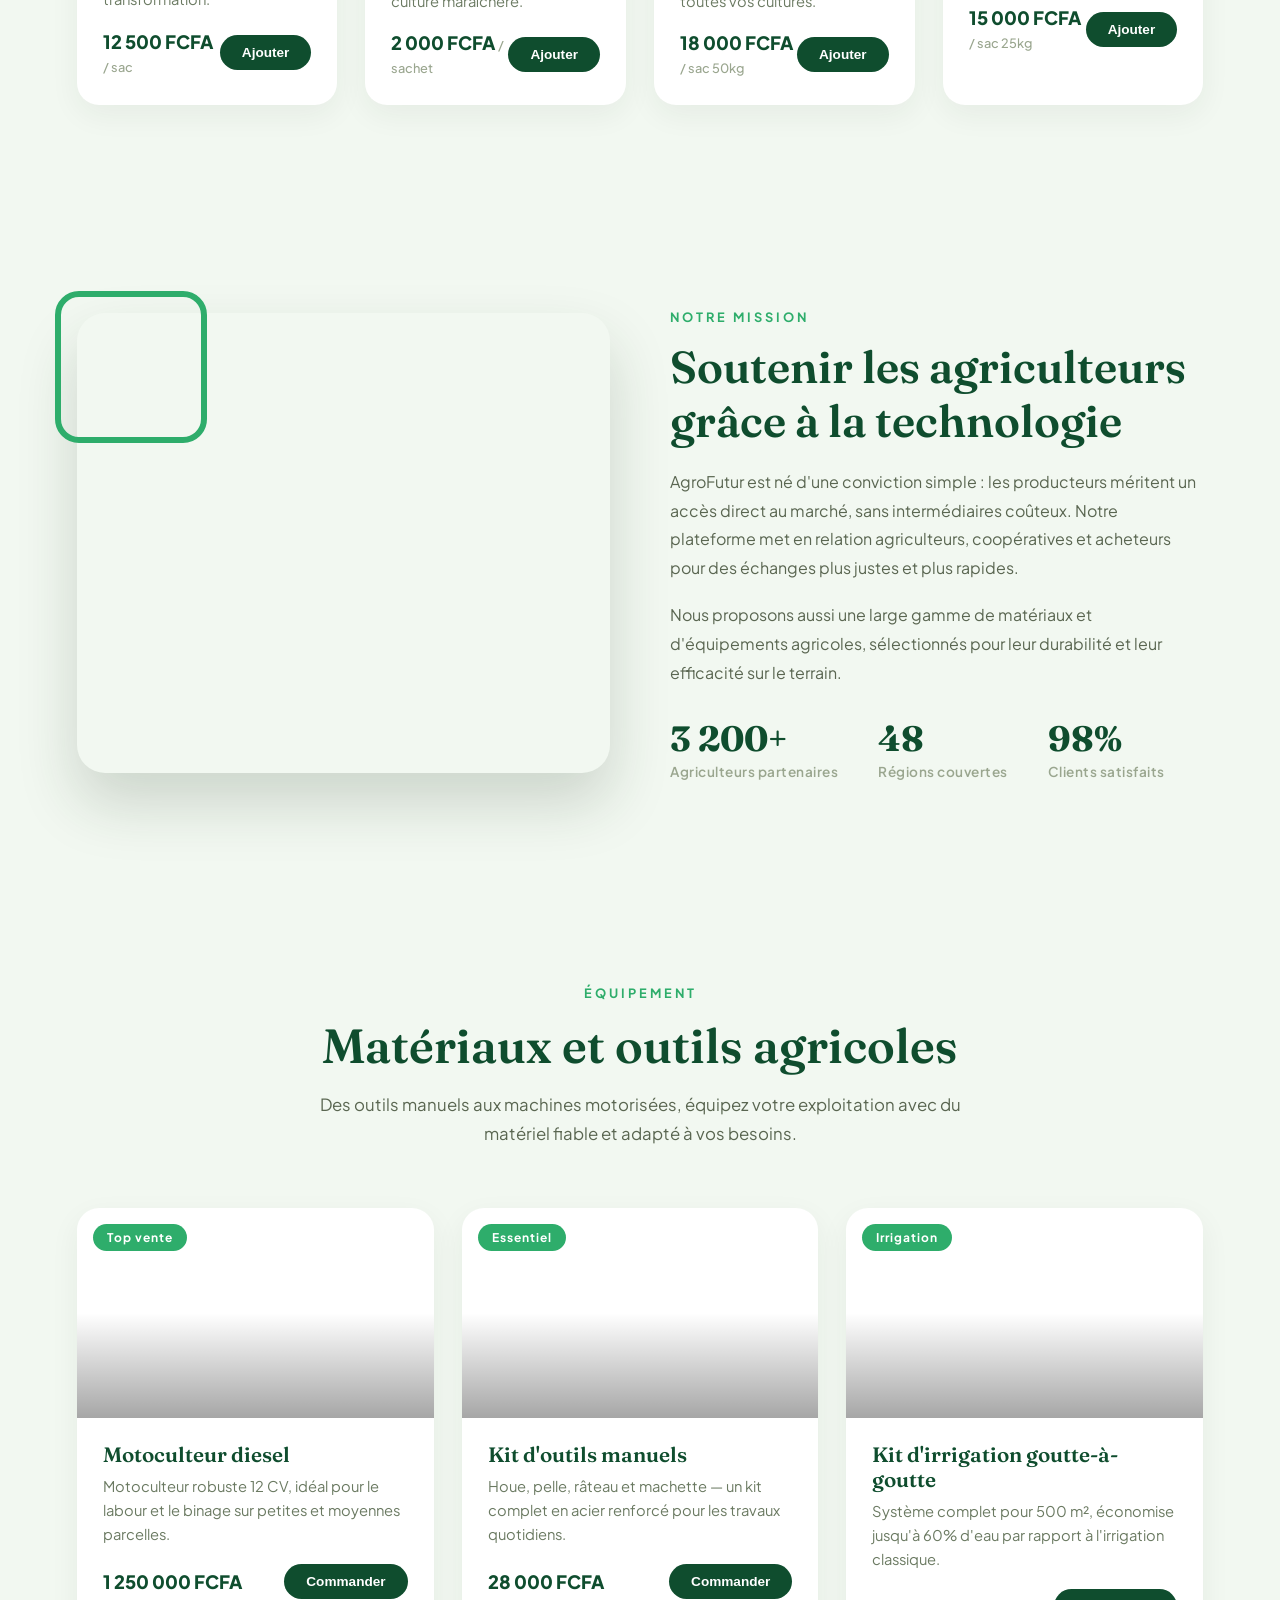
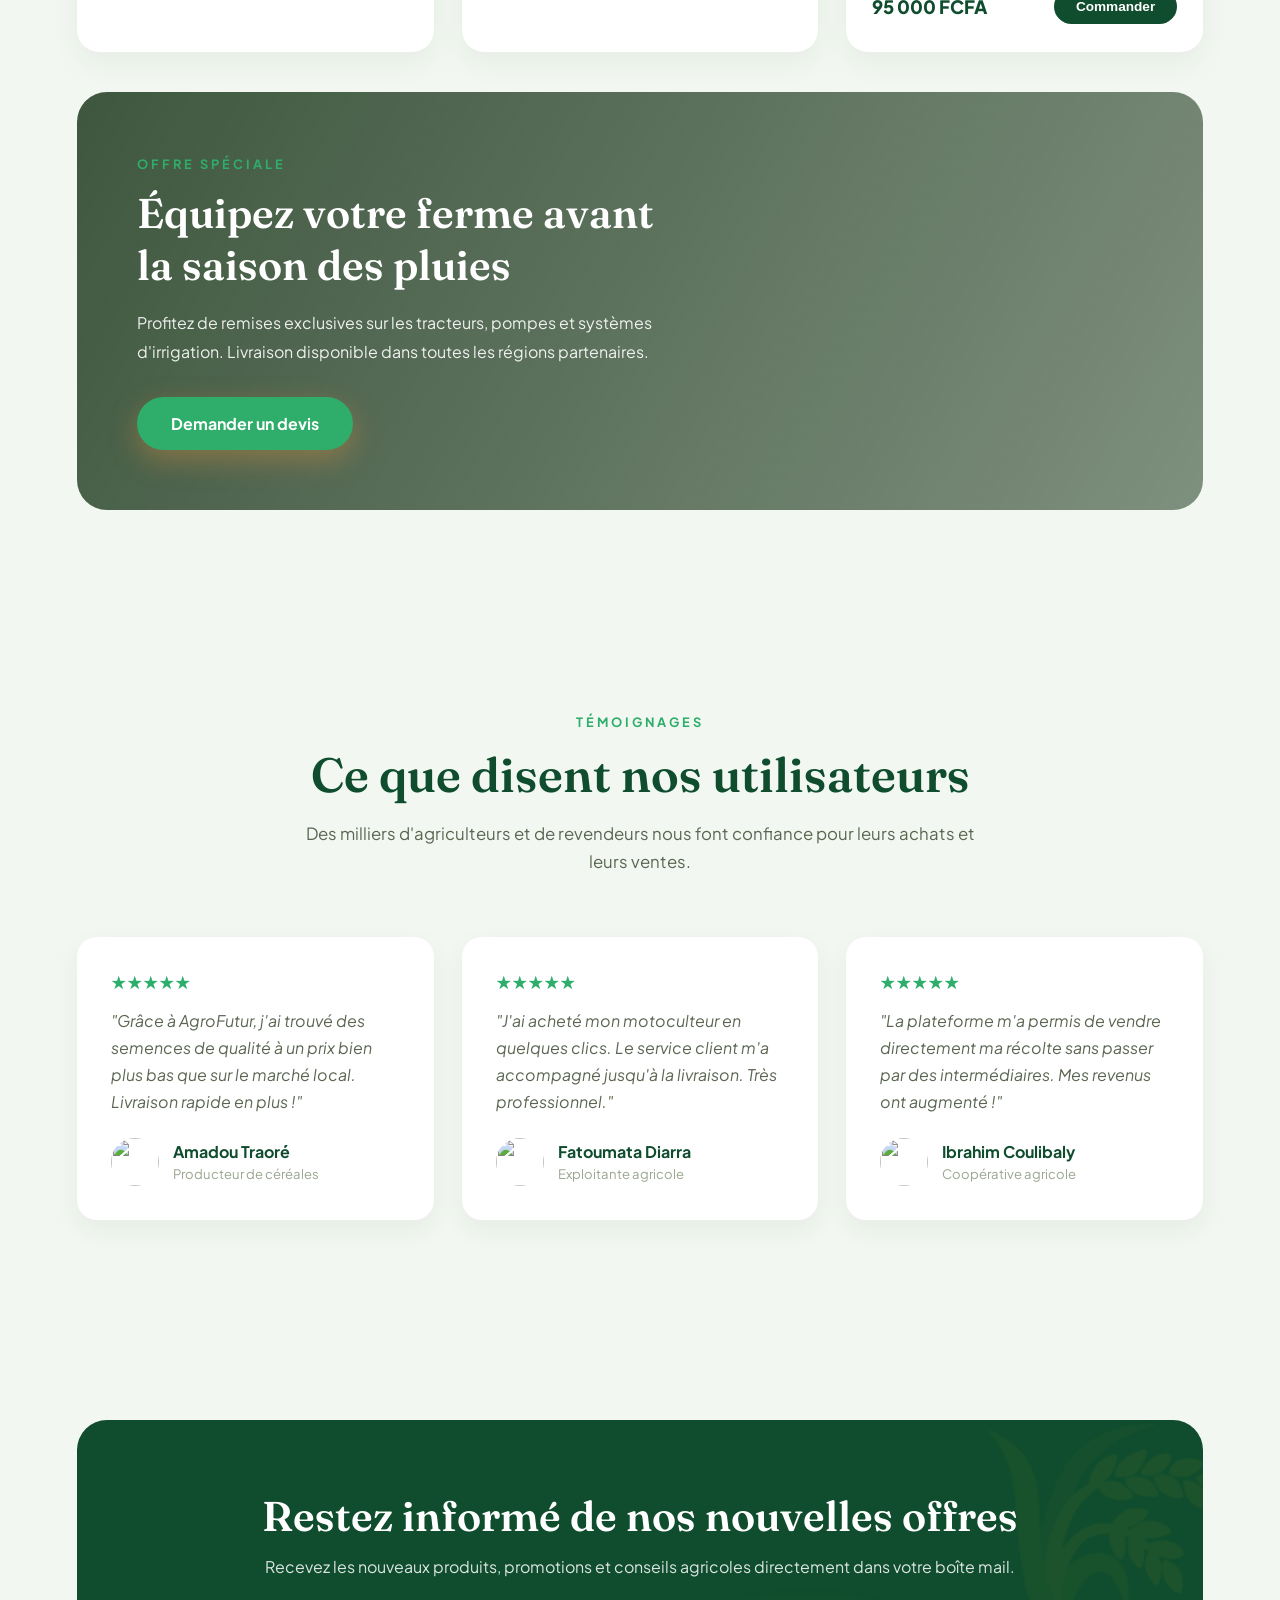
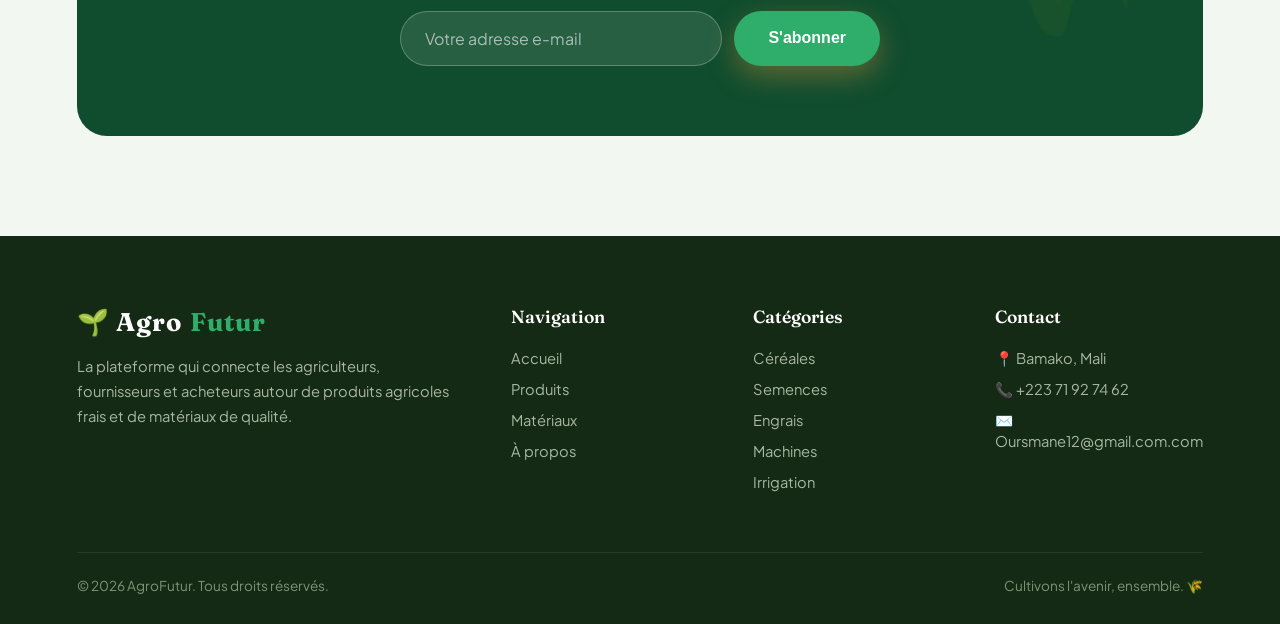
==== commit ac44ad25: "Update index.html" ====
--- a/index.html
+++ b/index.html
@@ -292,7 +292,7 @@
       <ul>
         <li><a href="#">📍 Bamako, Mali</a></li>
         <li><a href="tel:+22300000000">📞 +223 71 92 74 62</a></li>
-        <li><a href="mailto:contact@agrofutur.com">✉️ contact@agrofutur.com</a></li>
+        <li><a href="mailto:contact@agrofutur.com">✉️ Oursmane12@gmail.com.com</a></li>
       </ul>
     </div>
   </div>
